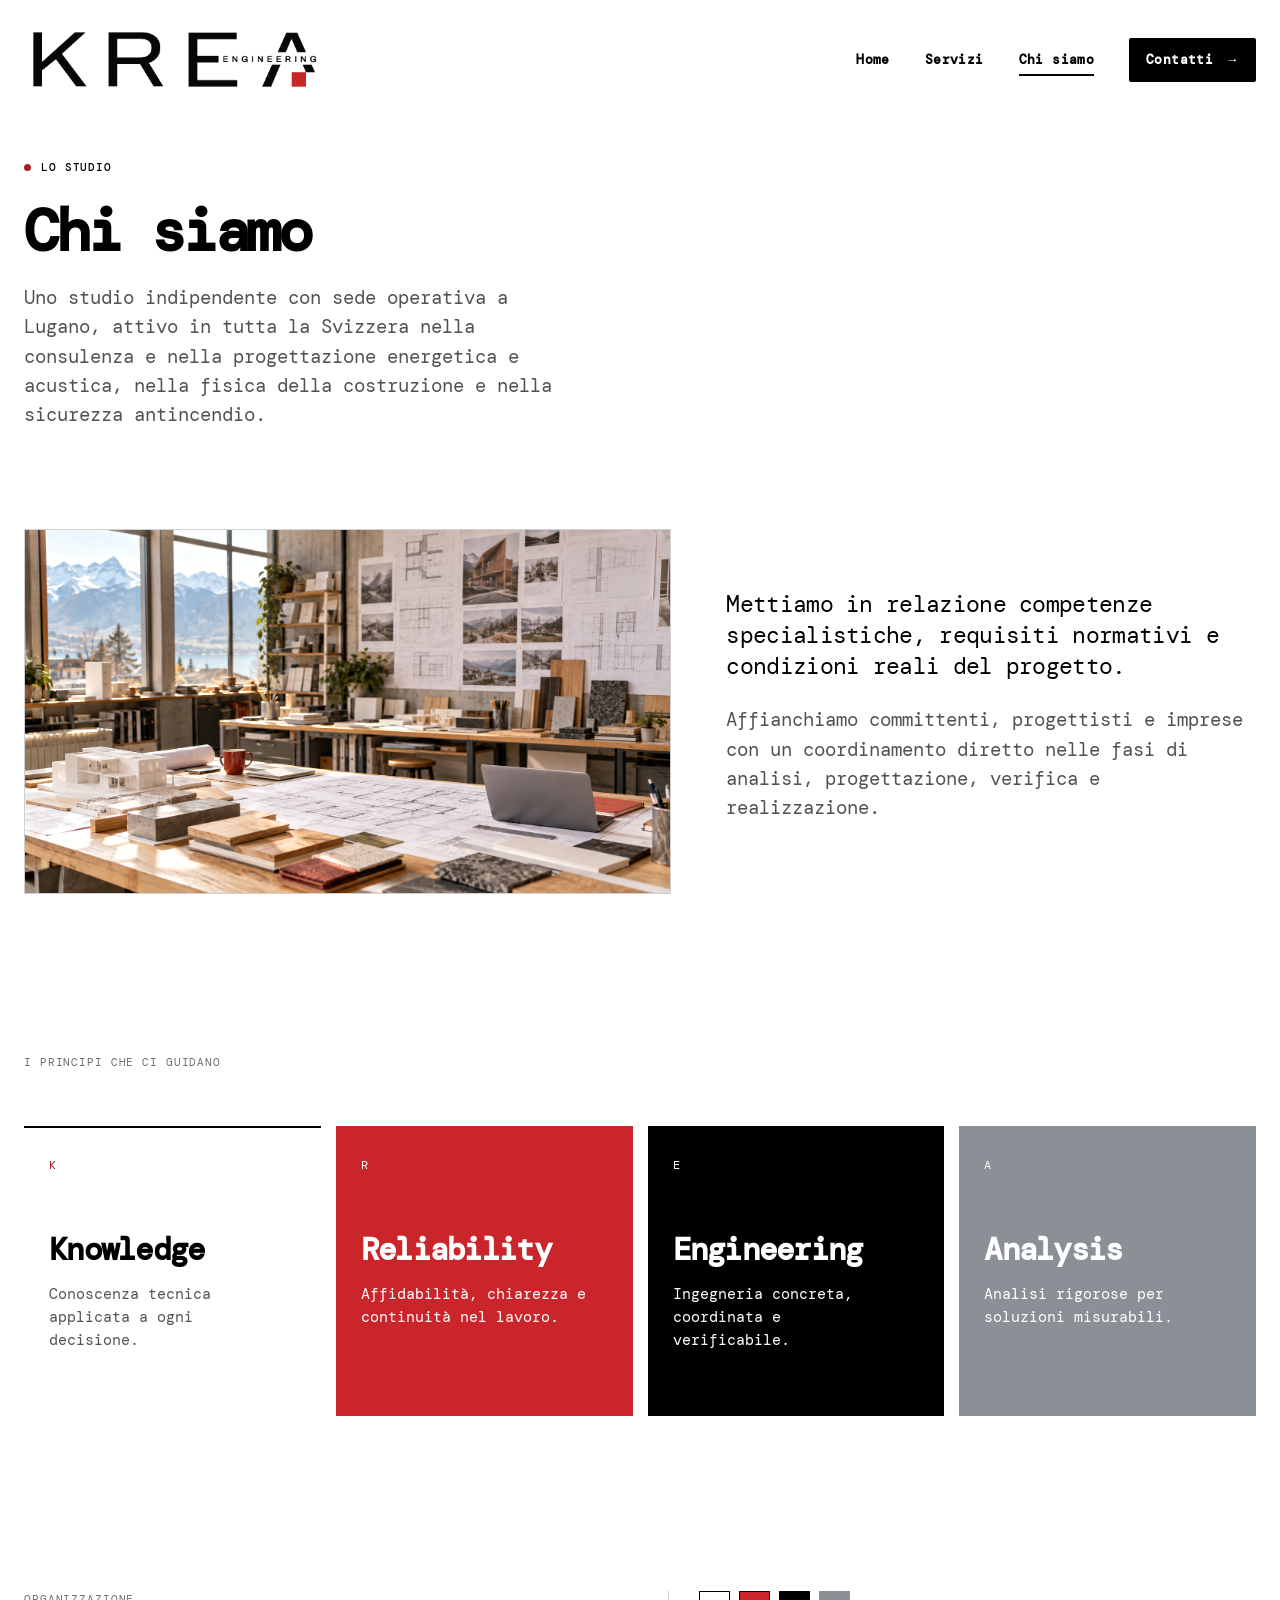
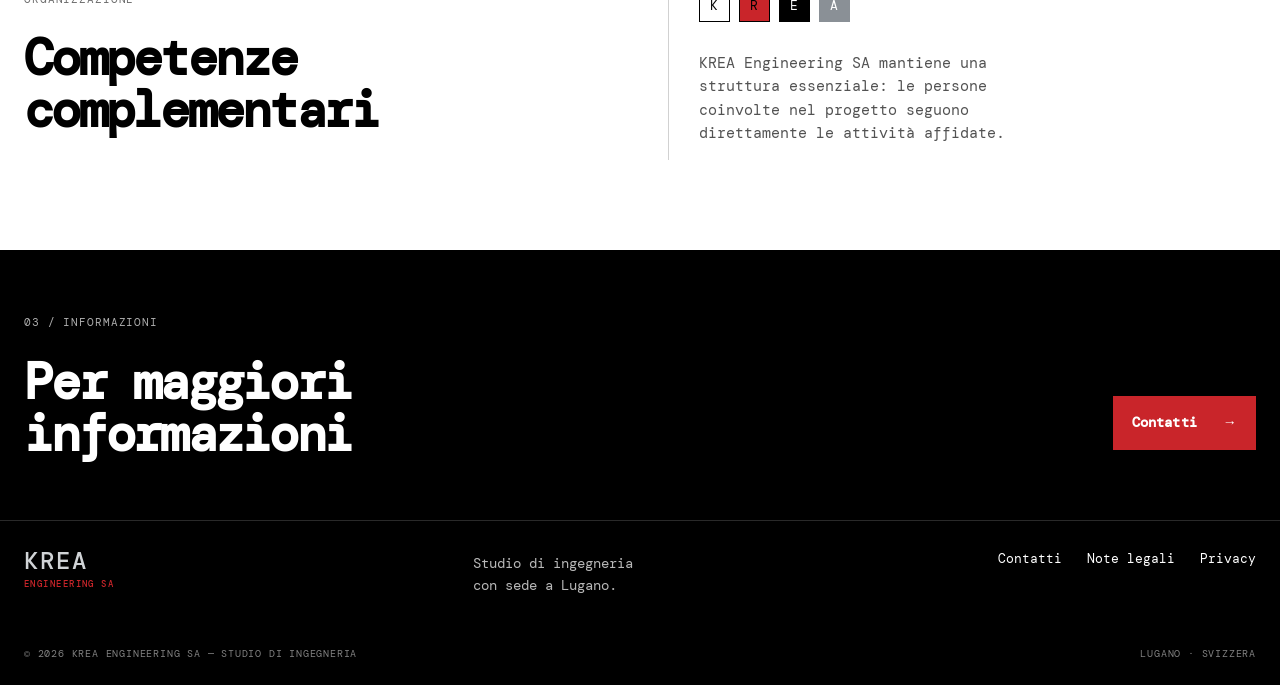
==== chi-siamo.html @ dc07b6ac "Aggiorna sito KREA" ====
<!doctype html>
<html lang="it-CH">
<head>
  <meta charset="utf-8">
  <meta name="viewport" content="width=device-width, initial-scale=1">
  <meta name="description" content="KREA Engineering SA è uno studio indipendente con sede operativa a Lugano e attività in tutta la Svizzera.">
  <meta name="theme-color" content="#000000">
  <link rel="icon" href="assets/favicon.svg?v=2" type="image/svg+xml">
  <title>Chi siamo — KREA Engineering SA</title>
  <link rel="stylesheet" href="assets/style.css?v=contact-mobile-2">
  <script src="assets/script.js" defer></script>
</head>
<body>
  <a class="skip-link" href="#contenuto">Vai al contenuto</a>
  <header class="site-header"><div class="container nav-wrap"><a class="brand brand-logo" href="index.html" aria-label="KREA Engineering SA, home"><img src="assets/krea-engineering.png" alt="KREA Engineering SA"></a><button class="menu-toggle" type="button" aria-expanded="false" aria-controls="main-nav"><span class="sr-only">Apri menu</span><span></span><span></span></button><nav id="main-nav" class="main-nav" aria-label="Navigazione principale"><a href="index.html" data-page="index">Home</a><a href="servizi.html" data-page="servizi">Servizi</a><a href="chi-siamo.html" data-page="chi-siamo">Chi siamo</a><a href="contatti.html" data-page="contatti" class="nav-cta">Contatti <span aria-hidden="true">→</span></a></nav></div></header>
  <main id="contenuto">
<section class="page-hero container"><div class="page-hero-copy reveal"><p class="eyebrow"><span class="eyebrow-dot"></span> Lo studio</p><h1>Chi siamo</h1><p class="hero-lede">Uno studio indipendente con sede operativa a Lugano, attivo in tutta la Svizzera nella consulenza e nella progettazione energetica e acustica, nella fisica della costruzione e nella sicurezza antincendio.</p></div></section>
    <section class="about-statement container"><div class="about-statement-media reveal"><img src="assets/about-collaboration-v3.png" alt="Studio di progettazione con disegni, materiali e modello architettonico"></div><div class="about-statement-copy reveal reveal-delay"><p class="lead">Mettiamo in relazione competenze specialistiche, requisiti normativi e condizioni reali del progetto.</p><p>Affianchiamo committenti, progettisti e imprese con un coordinamento diretto nelle fasi di analisi, progettazione, verifica e realizzazione.</p></div></section>
    <section class="values-section"><div class="container"><div class="section-kicker">I principi che ci guidano</div><div class="values-grid"><article class="value-card reveal"><span>K</span><h2>Knowledge</h2><p>Conoscenza tecnica applicata a ogni decisione.</p></article><article class="value-card reveal reveal-delay"><span>R</span><h2>Reliability</h2><p>Affidabilità, chiarezza e continuità nel lavoro.</p></article><article class="value-card reveal reveal-delay-2"><span>E</span><h2>Engineering</h2><p>Ingegneria concreta, coordinata e verificabile.</p></article><article class="value-card value-card-grey reveal reveal-delay-2"><span>A</span><h2>Analysis</h2><p>Analisi rigorose per soluzioni misurabili.</p></article></div></div></section>
    <section class="team-section container"><div class="team-copy reveal"><div class="section-kicker">Organizzazione</div><h2>Competenze<br>complementari</h2></div><div class="team-note reveal reveal-delay"><div class="team-symbol" aria-hidden="true"><span>K</span><span>R</span><span>E</span><span>A</span></div><p>KREA Engineering SA mantiene una struttura essenziale: le persone coinvolte nel progetto seguono direttamente le attività affidate.</p></div></section>
    <section class="contact-band"><div class="container contact-band-inner"><div class="reveal"><span class="section-kicker">03 / Informazioni</span><h2>Per maggiori<br><em>informazioni</em></h2></div><a class="button button-acid reveal reveal-delay" href="contatti.html">Contatti <span aria-hidden="true">→</span></a></div></section>
  </main>
  <footer class="site-footer"><div class="container footer-top"><a class="footer-wordmark" href="index.html">KREA <span>ENGINEERING SA</span></a><p>Studio di ingegneria<br>con sede a Lugano.</p><div class="footer-links"><a href="contatti.html">Contatti</a><a href="legale.html">Note legali</a><a href="legale.html#privacy">Privacy</a></div></div><div class="container footer-bottom"><span>© <span data-year></span> KREA Engineering SA — Studio di ingegneria</span><span>Lugano · Svizzera</span></div></footer>
</body>
</html>
---- assets/style.css ----
@import url('https://fonts.googleapis.com/css2?family=DM+Mono:wght@400;500&family=Manrope:wght@400;500;600;700;800&display=swap');

:root { --ink:#000; --ink-2:#000; --paper:#fff; --paper-2:#fff; --acid:#c9252a; --acid-2:#a91d22; --muted:rgba(0,0,0,.58); --line:rgba(0,0,0,.18); --white:#fff; --serif:Georgia, 'Times New Roman', serif; --sans:'Manrope', Arial, sans-serif; --mono:'DM Mono', monospace; }
* { box-sizing:border-box; }
html { scroll-behavior:smooth; }
body { margin:0; color:var(--ink); background:var(--paper); font-family:var(--sans); font-size:16px; line-height:1.55; -webkit-font-smoothing:antialiased; }
a { color:inherit; text-decoration:none; }
img { max-width:100%; }
.container { width:min(1160px, calc(100% - 64px)); margin:0 auto; }
.sr-only { position:absolute; width:1px; height:1px; padding:0; margin:-1px; overflow:hidden; clip:rect(0,0,0,0); white-space:nowrap; border:0; }
.skip-link { position:absolute; top:-50px; left:20px; z-index:100; background:var(--acid); padding:10px 14px; font-weight:700; }
.skip-link:focus { top:15px; }
.site-header { position:relative; z-index:10; padding:25px 0; }
.nav-wrap { display:flex; align-items:center; justify-content:space-between; }
.brand { display:inline-flex; gap:10px; align-items:center; font-size:20px; font-weight:800; letter-spacing:.16em; }
.brand-logo { width:252px; background:#fff; }
.brand-logo img { display:block; width:100%; height:auto; }
.brand-mark { width:28px; height:28px; display:grid; place-items:center; border:2px solid currentColor; border-radius:50%; transform:rotate(-28deg); }
.brand-mark span { width:9px; height:9px; background:var(--acid); display:block; border-radius:50%; }
.main-nav { display:flex; align-items:center; gap:35px; font-size:13px; font-weight:700; letter-spacing:.03em; }
.main-nav a { position:relative; padding:8px 0; }
.main-nav a:not(.nav-cta)::after { content:""; position:absolute; right:0; bottom:2px; left:0; height:2px; background:var(--ink); transform:scaleX(0); transform-origin:right; transition:transform .25s ease; }
.main-nav a:hover::after, .main-nav a.active::after { transform:scaleX(1); transform-origin:left; }
.main-nav .nav-cta { background:var(--ink); color:var(--paper); padding:12px 17px; border-radius:2px; transition:background .2s, color .2s, transform .2s; }
.main-nav .nav-cta:hover { background:var(--acid); color:var(--ink); transform:translateY(-2px); }
.menu-toggle { display:none; border:0; padding:8px; background:transparent; cursor:pointer; }
.menu-toggle > span:not(.sr-only) { width:25px; height:2px; background:var(--ink); display:block; margin:6px; }
.hero { min-height:650px; display:grid; grid-template-columns:1.02fr .98fr; align-items:center; gap:40px; padding-top:45px; padding-bottom:80px; }
.eyebrow, .section-kicker, .detail-label, .process-no, .page-index, .card-number, .footer-bottom, .legal-sidebar { font-family:var(--mono); text-transform:uppercase; letter-spacing:.08em; font-size:11px; }
.eyebrow { display:flex; align-items:center; gap:10px; font-weight:500; }
.eyebrow-dot { width:7px; height:7px; background:var(--acid-2); border-radius:50%; display:inline-block; }
h1,h2,h3,p { margin-top:0; }
h1,h2,h3 { line-height:1.04; letter-spacing:-.055em; }
h1 { font-size:clamp(4.5rem, 8.3vw, 8.4rem); margin:25px 0 28px; font-weight:800; }
h1 em, h2 em, .statement em { font-family:var(--serif); font-weight:400; letter-spacing:-.075em; }
.hero-lede { max-width:460px; color:rgba(0,0,0,.68); font-size:19px; line-height:1.55; }
.hero-actions { display:flex; gap:27px; align-items:center; margin-top:35px; }
.button { display:inline-flex; align-items:center; gap:22px; border:0; cursor:pointer; font-family:var(--sans); font-size:14px; font-weight:800; letter-spacing:.01em; padding:16px 19px; transition:transform .2s, background .2s, color .2s; }
.button:hover { transform:translateY(-3px); }
.button-dark { background:var(--ink); color:var(--paper); }
.button-dark:hover { background:var(--acid); color:var(--ink); }
.button-acid { background:var(--acid); color:var(--white); }
.button-acid:hover { background:var(--white); }
.text-link, .arrow-link { border-bottom:1px solid var(--ink); font-size:14px; font-weight:800; padding-bottom:5px; transition:gap .2s; }
.text-link { border:0; }
.text-link span, .arrow-link span { display:inline-block; margin-left:8px; transition:transform .2s; }
.text-link:hover span, .arrow-link:hover span { transform:translate(4px,-3px); }
.hero-visual { min-height:475px; position:relative; overflow:hidden; border-left:1px solid var(--line); border-bottom:1px solid var(--line); }
.project-grid-lines { position:absolute; inset:0; background-image:linear-gradient(to right, rgba(0,0,0,.11) 1px, transparent 1px), linear-gradient(to bottom, rgba(0,0,0,.11) 1px, transparent 1px); background-size:25% 25%; }
.project-grid-lines::after { content:""; position:absolute; inset:11% 8%; border:1px solid var(--ink); }
.project-stage { position:absolute; z-index:2; display:flex; flex-direction:column; gap:7px; font-family:var(--mono); text-transform:uppercase; font-size:10px; letter-spacing:.08em; background:var(--paper); padding:8px 10px; }
.project-stage span { color:var(--acid); font-size:13px; }.project-stage strong { font-weight:500; }
.stage-one { left:9%; bottom:19%; }.stage-two { left:33%; top:22%; }.stage-three { right:27%; bottom:28%; }.stage-four { right:7%; top:16%; }
.project-line { position:absolute; z-index:1; height:2px; background:var(--ink); transform-origin:left center; }.line-one { width:29%; left:18%; bottom:27%; transform:rotate(-25deg); }.line-two { width:28%; left:43%; bottom:37%; transform:rotate(26deg); }.line-three { width:26%; left:65%; bottom:48%; transform:rotate(-40deg); }
.project-visual::before { content:""; position:absolute; z-index:1; width:80px; height:80px; right:11%; bottom:10%; background:var(--acid); }
.visual-note { position:absolute; bottom:13px; right:16px; z-index:3; font-size:10px; font-family:var(--mono); text-transform:uppercase; letter-spacing:.08em; }
.status-dot { width:7px; height:7px; background:var(--acid); display:inline-block; border-radius:50%; margin-right:7px; }
.ticker { background:var(--ink); color:var(--paper); overflow:hidden; padding:21px 0; }
.ticker-track { display:flex; align-items:center; justify-content:space-around; gap:35px; min-width:max-content; font-family:var(--mono); font-size:12px; letter-spacing:.14em; }
.ticker i { color:var(--acid); font-style:normal; font-size:15px; }
.section { padding-top:140px; padding-bottom:140px; }
.section-kicker { color:var(--muted); }
.intro-grid { display:grid; grid-template-columns:1.06fr .94fr; gap:80px; margin-top:55px; }
h2 { font-size:clamp(3.2rem, 6vw, 6rem); margin-bottom:0; }
h2 span { font-family:var(--serif); font-weight:400; }
.intro-body { max-width:450px; padding-top:18px; }
.lead { font-size:23px; line-height:1.35; letter-spacing:-.03em; }
.intro-body > p:not(.lead) { color:rgba(0,0,0,.68); margin:26px 0 34px; }
.krea-acronym { color:var(--acid-2) !important; font-family:var(--mono); font-size:11px; letter-spacing:.04em; line-height:1.7; margin:0 0 28px !important; }
.services-preview { background:var(--paper-2); }
.section-heading { display:grid; grid-template-columns:1fr 1.45fr auto; gap:40px; align-items:end; margin-bottom:55px; }
.section-heading h2 { font-size:clamp(3rem, 5.5vw, 5.4rem); }
.section-heading .arrow-link { margin-bottom:7px; }
.service-cards { display:grid; grid-template-columns:repeat(3,1fr); gap:15px; }
.service-card { min-height:365px; padding:27px; position:relative; display:flex; flex-direction:column; transition:transform .25s, box-shadow .25s; }
.service-card:hover { transform:translateY(-7px); box-shadow:10px 10px 0 rgba(0,0,0,.12); }
.card-dark { background:var(--ink); color:var(--paper); }.card-acid { background:var(--acid); }.card-line { border:1px solid var(--ink); }
.card-number { opacity:.65; }.service-icon { margin:50px 0 22px; font-size:39px; line-height:1; }.icon-shield { transform:rotate(15deg); }.icon-bolt { font-size:50px; }.icon-grid { font-size:43px; }
.service-card h3 { font-size:27px; margin:0 0 14px; letter-spacing:-.06em; }.service-card p { max-width:245px; opacity:.72; margin-bottom:0; }.card-arrow { position:absolute; right:25px; bottom:24px; font-size:28px; }
.statement-section { position:relative; min-height:530px; display:flex; flex-direction:column; justify-content:center; }.statement-mark { position:absolute; top:85px; right:14%; font-size:100px; letter-spacing:-.3em; font-weight:800; transform:rotate(-13deg); opacity:.09; }.statement { font-size:clamp(3rem, 6.2vw, 6.6rem); font-weight:800; line-height:1.05; letter-spacing:-.07em; margin:0; }.statement-meta { margin-top:55px; display:flex; justify-content:space-between; font-family:var(--mono); text-transform:uppercase; font-size:11px; letter-spacing:.1em; color:var(--muted); }
.contact-band { background:var(--ink); color:var(--paper); padding:95px 0; }.contact-band-inner { display:flex; justify-content:space-between; align-items:end; gap:30px; }.contact-band .section-kicker { color:#9da8b5; }.contact-band h2 { font-size:clamp(3rem, 5.8vw, 6rem); margin-top:23px; }.contact-band .button { margin-bottom:10px; }
.site-footer { background:var(--ink); color:var(--paper); border-top:1px solid rgba(243,242,237,.16); padding:35px 0 24px; }.footer-top { display:grid; grid-template-columns:1.1fr 1fr 1fr; gap:40px; align-items:start; }.footer-wordmark { color:var(--white); font-weight:800; font-size:24px; letter-spacing:.12em; line-height:1; }.footer-wordmark span { display:block; color:var(--acid); font-family:var(--mono); font-size:9px; letter-spacing:.31em; margin-top:7px; }.footer-top p { color:#aab4be; margin:4px 0; font-size:14px; }.footer-links { display:flex; justify-content:flex-end; gap:25px; font-size:13px; }.footer-links a:hover { color:var(--acid); }.footer-bottom { color:#84909d; display:flex; justify-content:space-between; margin-top:80px; font-size:10px; }
.page-hero { display:flex; justify-content:space-between; align-items:end; min-height:460px; padding-top:55px; padding-bottom:85px; }.page-hero h1 { font-size:clamp(4rem, 8vw, 8rem); margin-bottom:20px; }.page-hero .hero-lede { max-width:550px; }.page-index { padding-bottom:13px; color:var(--muted); }.page-index span { color:var(--acid-2); margin:0 7px; }
.service-list { padding-bottom:120px; }.service-row { min-height:355px; border-top:1px solid var(--line); display:grid; grid-template-columns:70px 1fr 190px; gap:35px; padding:53px 0; }.service-row:last-child { border-bottom:1px solid var(--line); }.service-row-number { font-family:var(--mono); font-size:12px; color:var(--muted); }.service-row-main { max-width:720px; }.service-row h2 { font-size:clamp(3.2rem, 5.7vw, 5.7rem); margin:18px 0 22px; }.service-row-main > p:not(.eyebrow) { max-width:630px; color:#596571; font-size:17px; }.service-row-icon { justify-self:end; align-self:center; width:145px; height:145px; display:grid; place-items:center; border:1px solid var(--ink); border-radius:50%; font-size:60px; }.service-row:nth-child(3) .service-row-icon { background:var(--acid); border-color:var(--acid); }.service-row:nth-child(6) .service-row-icon { background:var(--ink); color:var(--paper); }.icon-wave { font-family:var(--mono); font-size:27px; letter-spacing:-.18em; }.icon-bim { font-family:var(--mono); font-size:20px; letter-spacing:.08em; }.icon-signal { font-family:var(--serif); font-size:55px; }.tag-list { display:flex; flex-wrap:wrap; gap:8px; margin-top:25px; }.tag-list span { font-size:11px; border:1px solid var(--line); padding:6px 9px; color:#52606c; }
.process-section { background:var(--paper-2); padding:90px 0 100px; }.process-grid { display:grid; grid-template-columns:repeat(3,1fr); gap:60px; margin-top:55px; }.process-grid h3 { font-size:31px; margin:26px 0 12px; }.process-grid p { color:#596571; max-width:230px; }.process-no { color:var(--acid-2); }
.about-statement { display:grid; grid-template-columns:.85fr 1.15fr; gap:100px; padding:40px 0 150px; }.about-statement-mark { font-size:clamp(4rem, 8vw, 8rem); line-height:.76; font-weight:800; letter-spacing:-.12em; }.about-statement-mark span { font-size:.23em; letter-spacing:.06em; margin-left:9px; color:var(--muted); }.about-statement-copy { max-width:630px; padding-top:8px; }.about-statement-copy p:not(.lead) { color:#596571; max-width:560px; }.values-section { background:var(--paper-2); padding:95px 0 120px; }.values-grid { display:grid; grid-template-columns:repeat(3,1fr); gap:15px; margin-top:55px; }.value-card { min-height:290px; padding:25px; border-top:2px solid var(--ink); }.value-card > span { font-family:var(--mono); color:var(--acid-2); font-size:12px; }.value-card h2 { font-size:38px; margin:58px 0 16px; }.value-card p { color:#596571; max-width:230px; }.team-section { display:grid; grid-template-columns:1fr 1fr; gap:100px; padding-top:145px; padding-bottom:145px; }.team-copy h2 { font-size:clamp(3.2rem, 5.5vw, 5.5rem); margin-top:24px; }.team-note { align-self:end; padding-left:30px; border-left:1px solid var(--line); }.team-note p { max-width:330px; color:#596571; }.team-symbol { display:flex; gap:9px; margin-bottom:30px; }.team-symbol span { width:31px; height:31px; border:1px solid var(--ink); display:grid; place-items:center; font-family:var(--mono); font-size:13px; }.team-symbol span:nth-child(2) { background:var(--acid); }.team-symbol span:nth-child(3) { background:var(--ink); color:var(--paper); }
.contact-layout { display:grid; grid-template-columns:.85fr 1.15fr; gap:130px; padding-bottom:145px; }.contact-details { padding-top:12px; }.contact-detail { padding:0 0 29px; margin-bottom:27px; border-bottom:1px solid var(--line); }.detail-label { display:block; color:var(--muted); margin-bottom:10px; }.contact-detail a { font-size:23px; letter-spacing:-.04em; font-weight:700; border-bottom:1px solid transparent; }.contact-detail a:hover { border-color:var(--ink); }.contact-detail p { font-size:19px; margin:0; }.muted { color:var(--muted); font-size:15px; }.contact-social { display:flex; justify-content:space-between; align-items:center; }.contact-social .detail-label { margin:0; }.contact-social a { font-size:14px; font-weight:700; }.form-intro { font-size:24px; letter-spacing:-.03em; margin-bottom:32px; }.contact-form { display:grid; grid-template-columns:1fr 1fr; column-gap:15px; }.contact-form label { font-family:var(--mono); text-transform:uppercase; letter-spacing:.08em; font-size:11px; margin-bottom:8px; }.contact-form label:nth-of-type(3) { grid-column:1/-1; }.contact-form input, .contact-form textarea { grid-column:auto; width:100%; border:0; border-bottom:1px solid var(--ink); background:transparent; border-radius:0; padding:12px 0; margin-bottom:27px; font:inherit; color:var(--ink); outline:0; }.contact-form textarea { grid-column:1/-1; resize:vertical; }.contact-form input:focus, .contact-form textarea:focus { border-bottom:2px solid var(--acid-2); }.contact-form .button { grid-column:1/-1; justify-self:start; margin-top:10px; }.form-note { grid-column:1/-1; color:var(--muted); font-size:12px; margin:20px 0 0; }.location-strip { background:var(--acid); padding:43px 0; }.location-inner { display:flex; align-items:center; gap:23px; }.location-pin { width:37px; height:37px; display:grid; place-items:center; border:1px solid var(--ink); border-radius:50%; font-family:var(--mono); }.location-inner p { font-size:21px; line-height:1.2; margin:0; font-weight:700; letter-spacing:-.04em; }.location-inner p span { font-family:var(--serif); font-weight:400; }.location-coordinate { margin-left:auto; text-align:right; font-family:var(--mono); font-size:11px; line-height:1.6; }
.legal-content { display:grid; grid-template-columns:230px 1fr; gap:100px; padding-bottom:150px; }.legal-sidebar { display:flex; flex-direction:column; gap:18px; color:var(--muted); padding-top:5px; }.legal-sidebar .section-kicker { margin-bottom:8px; }.legal-sidebar a { font-family:var(--sans); font-size:14px; text-transform:none; letter-spacing:0; color:var(--ink); }.legal-sidebar a:hover { color:var(--acid-2); }.legal-copy { max-width:680px; }.legal-copy article { border-top:1px solid var(--line); padding:42px 0 55px; }.legal-copy article:first-child { padding-top:0; border-top:0; }.legal-copy h2 { font-size:38px; margin:20px 0 22px; }.legal-copy p { color:#596571; }.legal-copy a { text-decoration:underline; text-underline-offset:3px; color:var(--ink); }.legal-placeholder { padding:15px 17px; border-left:3px solid var(--acid-2); background:rgba(201,37,42,.10); font-size:14px; }
.reveal { opacity:0; transform:translateY(18px); transition:opacity .7s ease, transform .7s ease; }.reveal.is-visible { opacity:1; transform:none; }.reveal-delay { transition-delay:.12s; }.reveal-delay-2 { transition-delay:.22s; }
@media (max-width: 850px) { .container { width:min(100% - 40px, 680px); }.site-header { padding:19px 0; }.brand-logo { width:210px; }.menu-toggle { display:block; }.main-nav { position:absolute; display:none; top:72px; right:20px; left:20px; padding:18px; flex-direction:column; align-items:stretch; gap:8px; background:var(--paper); border:1px solid var(--line); box-shadow:7px 7px 0 var(--ink); }.main-nav.open { display:flex; }.main-nav a { padding:13px 8px; }.main-nav .nav-cta { text-align:center; margin-top:6px; }.hero { min-height:0; grid-template-columns:1fr; padding-top:64px; padding-bottom:80px; }.hero h1 { font-size:clamp(4rem, 18vw, 7rem); }.hero-visual { min-height:390px; margin-top:10px; }.intro-grid, .section-heading, .about-statement, .team-section, .contact-layout { grid-template-columns:1fr; gap:45px; }.section { padding-top:90px; padding-bottom:90px; }.section-heading { align-items:start; margin-bottom:38px; }.section-heading .arrow-link { justify-self:start; }.service-cards, .values-grid, .process-grid { grid-template-columns:1fr; }.service-card { min-height:320px; }.statement-section { min-height:430px; }.statement-mark { right:5%; }.contact-band { padding:75px 0; }.contact-band-inner { align-items:start; flex-direction:column; }.contact-band .button { margin:0; }.footer-top { grid-template-columns:1fr 1fr; }.footer-links { justify-content:start; flex-wrap:wrap; }.footer-bottom { gap:16px; flex-direction:column; margin-top:55px; }.page-hero { min-height:390px; align-items:start; flex-direction:column; justify-content:end; gap:35px; }.page-hero h1 { font-size:clamp(3.8rem, 15vw, 6.5rem); }.page-index { padding:0; }.service-row { grid-template-columns:45px 1fr; gap:15px; }.service-row-icon { grid-column:2; justify-self:start; width:92px; height:92px; font-size:38px; margin-top:8px; }.service-row h2 { font-size:clamp(3rem, 13vw, 5rem); }.service-list { padding-bottom:80px; }.process-grid { gap:30px; margin-top:40px; }.process-grid > div { border-top:1px solid var(--line); padding-top:20px; }.about-statement { padding-bottom:90px; }.about-statement-mark { font-size:clamp(4rem, 18vw, 7rem); }.team-section { padding-top:90px; padding-bottom:90px; }.team-note { padding-left:0; border-left:0; border-top:1px solid var(--line); padding-top:30px; }.contact-layout { padding-bottom:90px; gap:70px; }.contact-form { grid-template-columns:1fr; }.contact-form label, .contact-form input, .contact-form textarea { grid-column:1/-1; }.legal-content { grid-template-columns:1fr; gap:45px; padding-bottom:90px; }.legal-sidebar { border-bottom:1px solid var(--line); padding-bottom:28px; }.location-coordinate { display:none; } }
@media (prefers-reduced-motion: reduce) { html { scroll-behavior:auto; }.reveal { opacity:1; transform:none; transition:none; }.button, .service-card { transition:none; } }

/* KREA palette: rendered colors are limited to black, white and red. */
.hero-lede, .intro-body > p:not(.lead), .service-row-main > p:not(.eyebrow), .process-grid p, .about-statement-copy p:not(.lead), .value-card p, .team-note p, .legal-copy p { color:rgba(0,0,0,.68); }
.tag-list span { color:rgba(0,0,0,.62); }
.contact-band .section-kicker { color:rgba(255,255,255,.68); }
.site-footer { border-top-color:rgba(255,255,255,.16); }
.footer-top p { color:rgba(255,255,255,.72); }
.footer-bottom { color:rgba(255,255,255,.5); }
.legal-placeholder { background:rgba(201,37,42,.10); }
.project-visual { background:#fff; }
.project-grid-lines { background-image:linear-gradient(to right, rgba(0,0,0,.11) 1px, transparent 1px), linear-gradient(to bottom, rgba(0,0,0,.11) 1px, transparent 1px); }
.krea-acronym { color:var(--acid-2) !important; }
@media (max-width: 850px) { .project-visual { min-height:390px; border-left:0; } .project-stage { font-size:9px; } .project-visual::before { width:58px; height:58px; } }

/* Final responsive and interaction refinements. */
html, body { max-width:100%; overflow-x:hidden; }
.hero, .page-hero { overflow:hidden; }
h1 { font-size:clamp(3.2rem, 6.5vw, 6.2rem); }
h2 { font-size:clamp(2.5rem, 4.6vw, 4.6rem); }
.hero h1 { font-size:clamp(3.2rem, 6.5vw, 6.2rem); }
.page-hero h1 { font-size:clamp(3rem, 6.2vw, 6rem); }
.section-heading h2 { font-size:clamp(2.6rem, 4.3vw, 4.4rem); }
.service-row h2 { font-size:clamp(2.5rem, 4.6vw, 4.6rem); }
.contact-band h2 { font-size:clamp(2.4rem, 4.6vw, 4.8rem); }
.team-copy h2 { font-size:clamp(2.6rem, 4.6vw, 4.8rem); }
.service-card h3 { font-size:clamp(1.45rem, 2.3vw, 1.75rem); }
.value-card h2, .legal-copy h2 { font-size:clamp(1.75rem, 3vw, 2.45rem); }
.statement { font-size:clamp(2.5rem, 4.8vw, 5rem); }
.about-statement-mark { font-size:clamp(3.5rem, 6.2vw, 6.5rem); }
.hero-image { position:relative; min-height:475px; background:#000; overflow:hidden; }
.hero-image img { display:block; width:100%; height:100%; min-height:475px; object-fit:cover; object-position:center; filter:contrast(1.04) saturate(.8); }
.hero-image::after { content:""; position:absolute; inset:0; background:linear-gradient(180deg, transparent 58%, rgba(0,0,0,.5)); pointer-events:none; }
.hero-image .visual-note { z-index:2; color:#fff; }
.service-row-media { justify-self:end; align-self:center; width:190px; height:145px; overflow:hidden; border:1px solid var(--ink); background:#000; }
.service-row-media img { display:block; width:100%; height:100%; object-fit:cover; filter:contrast(1.04) saturate(.78); }
.card-acid { color:var(--white); }
.card-acid p { color:var(--white); opacity:.88; }
.button-acid:hover, .main-nav .nav-cta:hover { background:var(--acid); color:var(--white); }
.button-dark:hover { background:var(--acid); color:var(--white); }
@media (max-width: 850px) {
  h1, .hero h1 { font-size:clamp(2.65rem, 11vw, 4.6rem); }
  h2 { font-size:clamp(2.2rem, 9vw, 3.8rem); }
  .page-hero h1 { font-size:clamp(2.8rem, 11vw, 4.8rem); }
  .section-heading h2, .service-row h2, .team-copy h2, .contact-band h2 { font-size:clamp(2.2rem, 9vw, 3.7rem); }
  .statement { font-size:clamp(2.2rem, 9vw, 3.7rem); }
  .hero-image, .hero-image img { min-height:390px; }
  .service-row-media { grid-column:2; justify-self:start; width:100%; max-width:330px; height:140px; margin-top:8px; }
}

/* 2026 content and responsive refinements */
:root { --grey:#8a9096; --display:'Manrope', Arial, Helvetica, sans-serif; --sans:'DM Mono', monospace; }
body { font-family:var(--sans); font-size:15px; }
h1, h2, h3 { font-family:var(--display); }
h1 em, h2 em, .statement em { font-family:var(--display); font-style:normal; font-weight:700; letter-spacing:-.055em; }
.main-nav, .button, .footer-wordmark, .footer-top p, .contact-detail a, .form-intro, .location-inner p { font-family:var(--sans); }
.hero-lede, .intro-body > p:not(.lead), .service-row-main > p:not(.eyebrow), .about-statement-copy p:not(.lead), .value-card p, .team-note p, .legal-copy p, .footer-top p { font-family:var(--sans); }
.footer-wordmark { font-weight:500; letter-spacing:.08em; }
.footer-wordmark span { font-family:var(--sans); letter-spacing:.16em; }
.hero-image img { filter:contrast(1.03) saturate(.96) sepia(.06); }
.service-row-media img { filter:contrast(1.03) saturate(.96) sepia(.05); }
.service-cards { grid-template-columns:repeat(4, 1fr); }
.card-grey { background:var(--grey); color:#fff; }
.card-grey p { color:#fff; opacity:.88; }
.card-grey .card-number { opacity:.8; }
.about-statement { grid-template-columns:1.1fr .9fr; align-items:center; }
.about-statement-media { min-height:360px; overflow:hidden; border:1px solid var(--line); }
.about-statement-media img { display:block; width:100%; height:100%; min-height:360px; object-fit:cover; filter:contrast(1.03) saturate(.94) sepia(.04); }
.values-grid { grid-template-columns:repeat(4, 1fr); }
.values-grid .value-card:nth-child(2) { background:var(--acid); color:#fff; border-top-color:var(--acid); }
.values-grid .value-card:nth-child(2) > span, .values-grid .value-card:nth-child(2) p { color:#fff; }
.values-grid .value-card:nth-child(3) { background:var(--ink); color:#fff; border-top-color:var(--ink); }
.values-grid .value-card:nth-child(3) > span, .values-grid .value-card:nth-child(3) p { color:#fff; }
.value-card-grey { background:var(--grey); color:#fff; border-top-color:var(--grey); }
.value-card-grey > span, .value-card-grey p { color:#fff; }
.team-symbol span:nth-child(4) { background:var(--grey); color:#fff; border-color:var(--grey); }
.button span[aria-hidden="true"], .text-link span, .arrow-link span, .card-arrow, .main-nav .nav-cta span { font-family:Arial, sans-serif; font-weight:700; font-variant-ligatures:none; }
.button span[aria-hidden="true"], .main-nav .nav-cta span { margin-left:4px; }
.card-arrow { font-size:25px; }
.page-hero { overflow:visible; }
.page-index { display:none; }
.location-coordinate { display:none; }
@media (max-width: 980px) {
  .service-cards { grid-template-columns:repeat(2, 1fr); }
  .values-grid { grid-template-columns:repeat(2, 1fr); }
}
@media (max-width: 850px) {
  .service-cards, .values-grid { grid-template-columns:1fr; }
  .about-statement { grid-template-columns:1fr; }
  .about-statement-media, .about-statement-media img { min-height:250px; }
  .button { gap:12px; }
  .main-nav .nav-cta span { display:inline-block; }
}

/* Type scale and logo watermark */
h1, h2, h3, h1 em, h2 em, .statement em, .service-card h3, .value-card h2, .legal-copy h2 {
  font-family:var(--sans);
  font-style:normal;
  font-weight:700;
}
h1 { font-size:clamp(2.7rem, 5.4vw, 5.2rem); }
h2 { font-size:clamp(2.15rem, 3.9vw, 3.9rem); }
.hero h1 { font-size:clamp(2.7rem, 5.4vw, 5.2rem); }
.page-hero h1 { font-size:clamp(2.55rem, 5.1vw, 4.9rem); }
.section-heading h2, .service-row h2, .team-copy h2 { font-size:clamp(2.15rem, 3.9vw, 3.9rem); }
.contact-band h2 { font-size:clamp(2.1rem, 3.9vw, 4rem); }
.service-card h3 { font-size:clamp(1.25rem, 2vw, 1.55rem); }
.value-card h2, .legal-copy h2 { font-size:clamp(1.55rem, 2.45vw, 2.05rem); }
.statement { font-size:clamp(2.2rem, 4.2vw, 4.4rem); }
.statement-section::after {
  content:"";
  position:absolute;
  right:0;
  bottom:12px;
  left:0;
  height:180px;
  background:url("krea-watermark.png") center / min(780px, 82vw) auto no-repeat;
  opacity:.44;
  pointer-events:none;
  z-index:0;
}
.statement-section > * { position:relative; z-index:1; }
@media (max-width:850px) {
  h1, .hero h1 { font-size:clamp(2.2rem, 9vw, 3.7rem); }
  h2 { font-size:clamp(1.9rem, 8vw, 3.1rem); }
  .page-hero h1 { font-size:clamp(2.2rem, 9vw, 3.8rem); }
  .section-heading h2, .service-row h2, .team-copy h2, .contact-band h2 { font-size:clamp(1.9rem, 8vw, 3.1rem); }
  .statement { font-size:clamp(1.95rem, 8vw, 3.1rem); }
}

/* Compact layout and service media refinements */
.container { width:min(1240px, calc(100% - 48px)); }
.brand-logo { width:302px; }
.hero { gap:28px; }
.intro-grid { gap:50px; }
.section-heading { gap:28px; }
.about-statement { gap:55px; }
.team-section { gap:55px; }
.contact-layout { grid-template-columns:.84fr 1.16fr; gap:78px; }
.legal-content { gap:58px; }
.service-row { grid-template-columns:58px 1fr 300px; gap:24px; }
.service-row-media { width:300px; height:205px; border:0; }
.service-row h2 { font-size:clamp(2rem, 3.4vw, 3.45rem); }
.service-row-media img { border:0; }
.location-strip { padding:21px 0; }
.location-inner p { font-size:18px; }
.contact-form-wrap { padding-left:24px; }
.contact-details .contact-detail { min-height:126px; margin-bottom:0; padding-bottom:24px; }
.contact-form { grid-template-rows:126px 126px 48px 80px auto; }
.contact-form input { margin-bottom:0; align-self:end; }
.contact-form textarea { margin-bottom:0; align-self:start; height:80px; }
.contact-form .button { align-self:start; margin-top:22px; }
@media (max-width:980px) {
  .brand-logo { width:272px; }
  .service-row { grid-template-columns:48px 1fr 260px; }
  .service-row-media { width:260px; }
  .contact-layout { gap:54px; }
}
@media (max-width:850px) {
  .container { width:min(100% - 40px, 680px); }
  .brand-logo { width:252px; }
  .service-row { grid-template-columns:45px 1fr; }
  .service-row-media { width:100%; max-width:380px; height:190px; border:0; }
  .contact-layout { gap:48px; }
  .contact-form-wrap { padding-left:0; }
  .contact-form { grid-template-rows:auto; }
  .contact-form input, .contact-form textarea { height:auto; margin-bottom:27px; }
  .contact-form .button { margin-top:10px; }
}

/* Final visual scale and spacing pass */
h1, .hero h1, .page-hero h1 { font-size:clamp(2.35rem, 4.6vw, 4.6rem); }
.service-row h2 { font-size:clamp(1.9rem, 3vw, 3.15rem); }
.intro-grid h2, .intro-grid h2 span { font-family:var(--sans); font-style:normal; font-weight:700; }
.section-heading h2, .section-heading h2 span { font-family:var(--sans); font-style:normal; font-weight:700; }
.statement { font-size:clamp(2.1rem, 4vw, 4.2rem); }
.intro-body > p.lead,
.intro-body > p:not(.lead):not(.krea-acronym) {
  font-size:19px;
  line-height:1.55;
}
.about-statement-copy p:not(.lead) { font-size:19px; line-height:1.55; }
.krea-acronym { white-space:nowrap; font-size:clamp(8px, 1.2vw, 11px); letter-spacing:0; }
.footer-wordmark, .statement-meta > span:first-child { color:#d0d3d6; }
.service-row { grid-template-columns:58px 1fr 390px; }
.service-row-media { width:390px; height:240px; }
.contact-layout { align-items:start; }
.contact-details { padding-top:0; }
main > section { background-image:none; }
.statement-section::after { display:none; }
.hero, .page-hero { width:min(1240px, calc(100% - 48px)); }
.hero { min-height:460px; padding-top:40px; padding-bottom:55px; }
.hero-visual, .hero-image { min-height:475px; }
.section { padding-top:90px; padding-bottom:90px; }
.page-hero { min-height:380px; padding-top:40px; padding-bottom:55px; }
.statement-section { min-height:420px; }
.service-list { padding-bottom:80px; }
.about-statement { padding-top:25px; padding-bottom:90px; }
.values-section { padding-top:70px; padding-bottom:85px; }
.team-section { padding-top:90px; padding-bottom:90px; }
.contact-layout { padding-bottom:90px; }
.contact-band { padding-top:60px; padding-bottom:60px; }
.site-footer { padding-top:28px; }
.footer-bottom { margin-top:45px; }
@media (max-width:980px) {
  .service-row { grid-template-columns:48px 1fr 320px; }
  .service-row-media { width:320px; height:220px; }
}
@media (max-width:850px) {
  h1, .hero h1, .page-hero h1 { font-size:clamp(2.1rem, 8vw, 3.4rem); }
  .service-row h2 { font-size:clamp(1.8rem, 7vw, 2.7rem); }
  .service-row { grid-template-columns:45px 1fr; }
  .service-row-media { width:100%; max-width:380px; height:190px; }
  .section { padding-top:65px; padding-bottom:65px; }
  .page-hero { min-height:300px; padding-top:25px; padding-bottom:35px; }
  .statement-section { min-height:360px; }
  .hero, .page-hero { width:min(100% - 40px, 680px); }
  .hero { min-height:0; padding-top:25px; padding-bottom:55px; }
}

/* Contact form: single fluid column on phones */
@media (max-width:850px) {
  .contact-layout {
    grid-template-columns:minmax(0, 1fr);
    gap:48px;
    width:min(100% - 40px, 680px);
    padding-bottom:65px;
  }
  .contact-details,
  .contact-form-wrap,
  .contact-form { width:100%; min-width:0; }
  .contact-form-wrap { padding-left:0; }
  .contact-form { grid-template-columns:minmax(0, 1fr); grid-template-rows:auto; }
  .contact-form label,
  .contact-form input,
  .contact-form textarea,
  .contact-form .button { grid-column:1; max-width:100%; }
  .contact-form input,
  .contact-form textarea { width:100%; min-width:0; margin-bottom:24px; }
  .contact-form textarea { min-height:130px; height:auto; }
  .contact-form .button { margin-top:8px; }
  .contact-detail a,
  .contact-detail p { overflow-wrap:anywhere; }
}

/* Keep the contact information and form strictly vertical on phones. */
.contact-layout { grid-template-columns:1fr; }
@media (min-width:851px) {
  .contact-layout { grid-template-columns:.84fr 1.16fr; }
}
@media (max-width:850px) {
  .contact-layout { display:flex; flex-direction:column; align-items:stretch; }
  .contact-details, .contact-form-wrap { flex:0 0 auto; width:100%; }
  .contact-form { display:flex; flex-direction:column; width:100%; }
  .contact-form label, .contact-form input, .contact-form textarea, .contact-form .button { width:100%; max-width:none; }
  .contact-form input, .contact-form textarea { box-sizing:border-box; }
  .contact-form .button { width:max-content; }
}
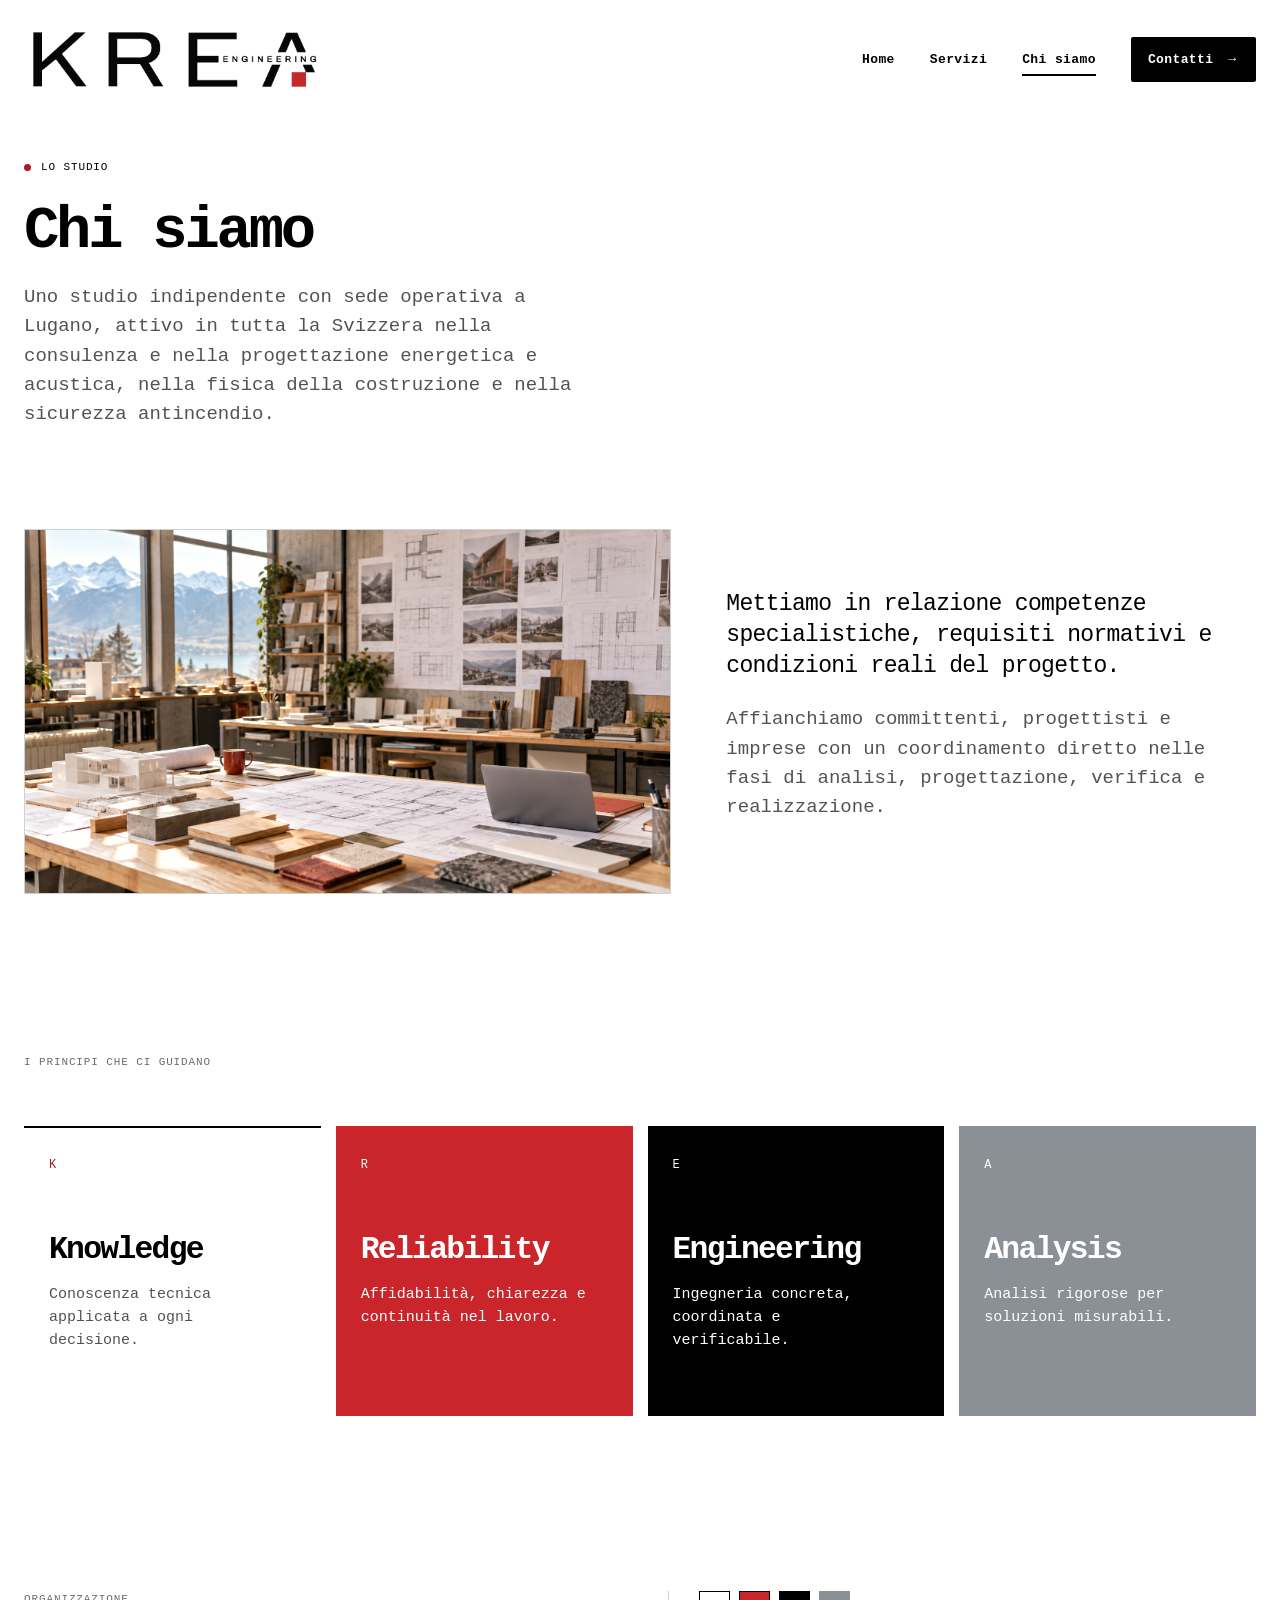
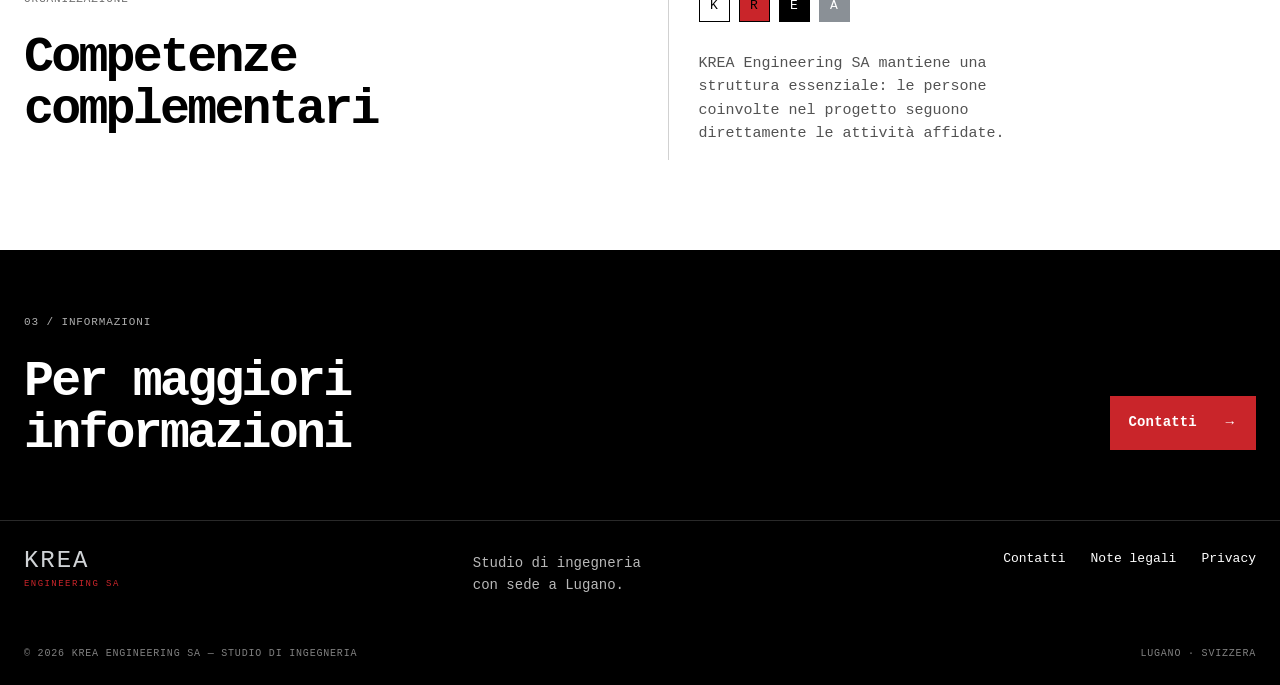
==== commit 14647973: "Aggiorna sito KREA" ====
--- a/chi-siamo.html
+++ b/chi-siamo.html
@@ -7,7 +7,7 @@
   <meta name="theme-color" content="#000000">
   <link rel="icon" href="assets/favicon.svg?v=2" type="image/svg+xml">
   <title>Chi siamo — KREA Engineering SA</title>
-  <link rel="stylesheet" href="assets/style.css?v=contact-mobile-2">
+  <link rel="stylesheet" href="assets/style.css?v=courier-new-1">
   <script src="assets/script.js" defer></script>
 </head>
 <body>
--- a/assets/style.css
+++ b/assets/style.css
@@ -346,3 +346,11 @@
   .contact-form input, .contact-form textarea { box-sizing:border-box; }
   .contact-form .button { width:max-content; }
 }
+
+/* Shared document-friendly typeface */
+:root {
+  --sans:'Courier New', Courier, monospace;
+  --mono:'Courier New', Courier, monospace;
+  --display:'Courier New', Courier, monospace;
+  --serif:'Courier New', Courier, monospace;
+}
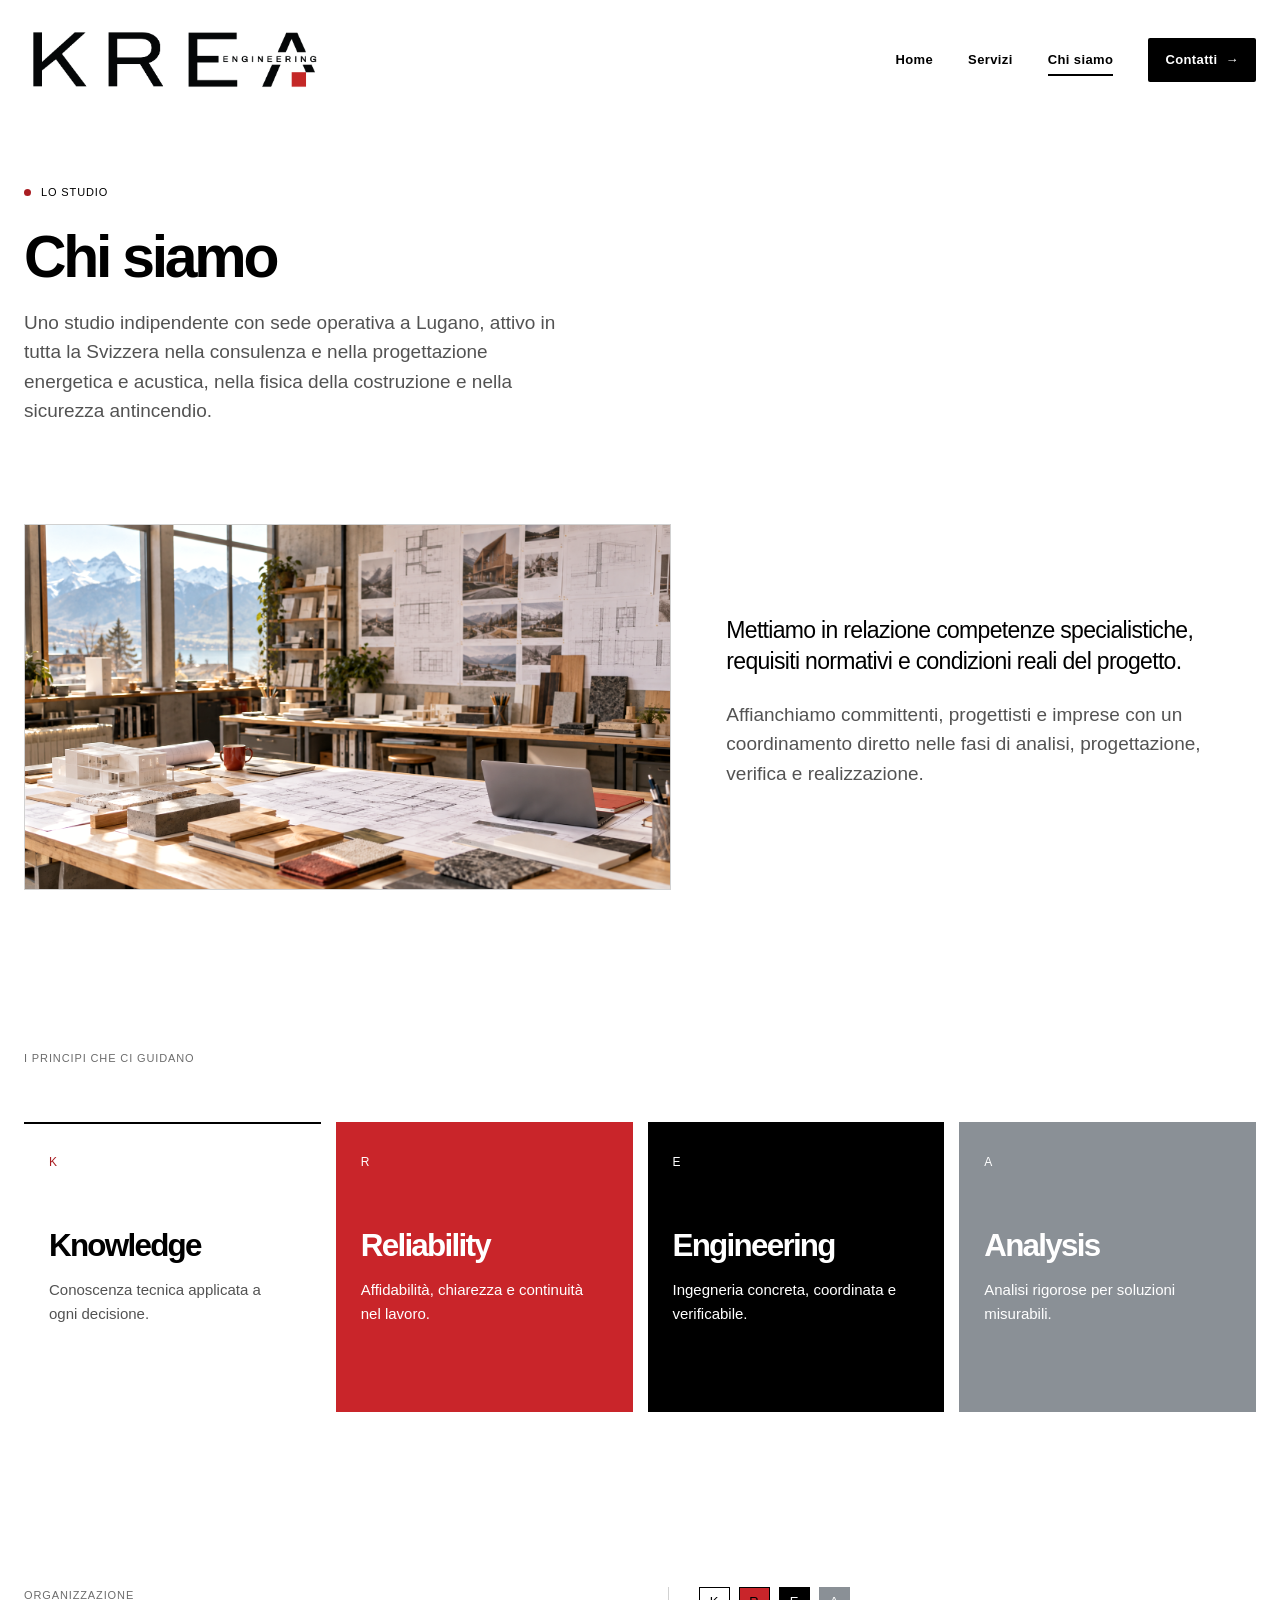
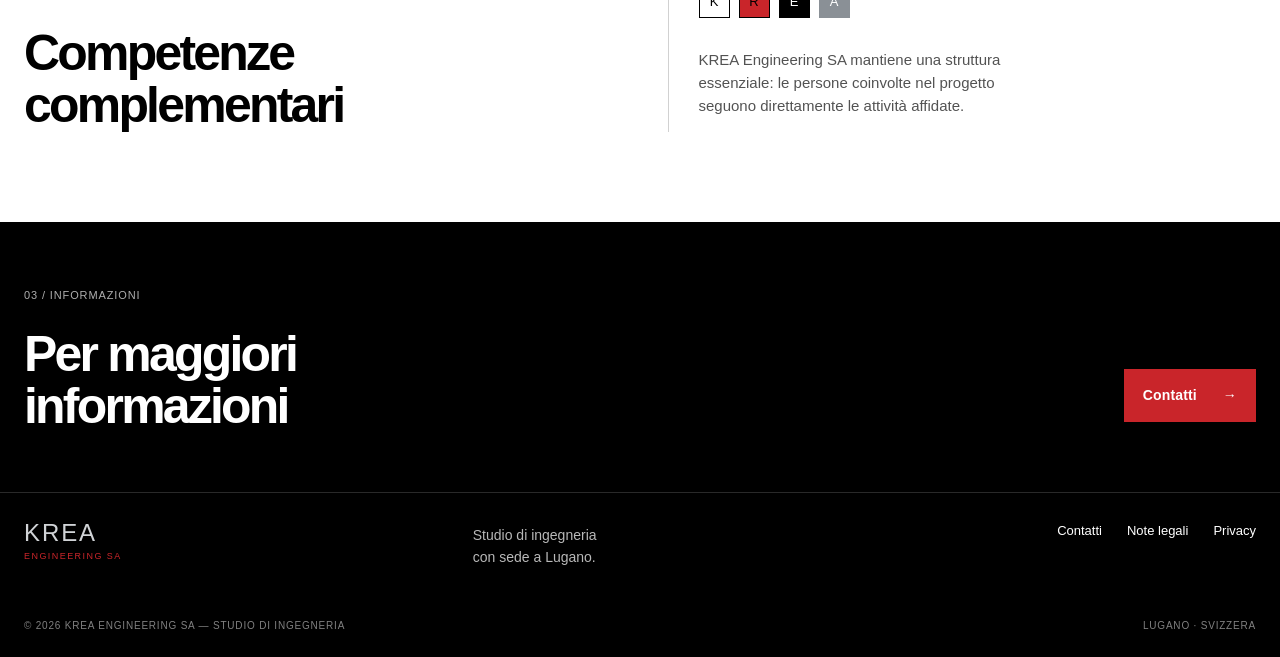
==== commit f2e2dafb: "Aggiorna sito KREA" ====
--- a/chi-siamo.html
+++ b/chi-siamo.html
@@ -7,7 +7,7 @@
   <meta name="theme-color" content="#000000">
   <link rel="icon" href="assets/favicon.svg?v=2" type="image/svg+xml">
   <title>Chi siamo — KREA Engineering SA</title>
-  <link rel="stylesheet" href="assets/style.css?v=courier-new-1">
+  <link rel="stylesheet" href="assets/style.css?v=aptos-1">
   <script src="assets/script.js" defer></script>
 </head>
 <body>
--- a/assets/style.css
+++ b/assets/style.css
@@ -349,8 +349,8 @@
 
 /* Shared document-friendly typeface */
 :root {
-  --sans:'Courier New', Courier, monospace;
-  --mono:'Courier New', Courier, monospace;
-  --display:'Courier New', Courier, monospace;
-  --serif:'Courier New', Courier, monospace;
-}
+  --sans:'Aptos', Arial, sans-serif;
+  --mono:'Aptos', Arial, sans-serif;
+  --display:'Aptos', Arial, sans-serif;
+  --serif:'Aptos', Arial, sans-serif;
+}
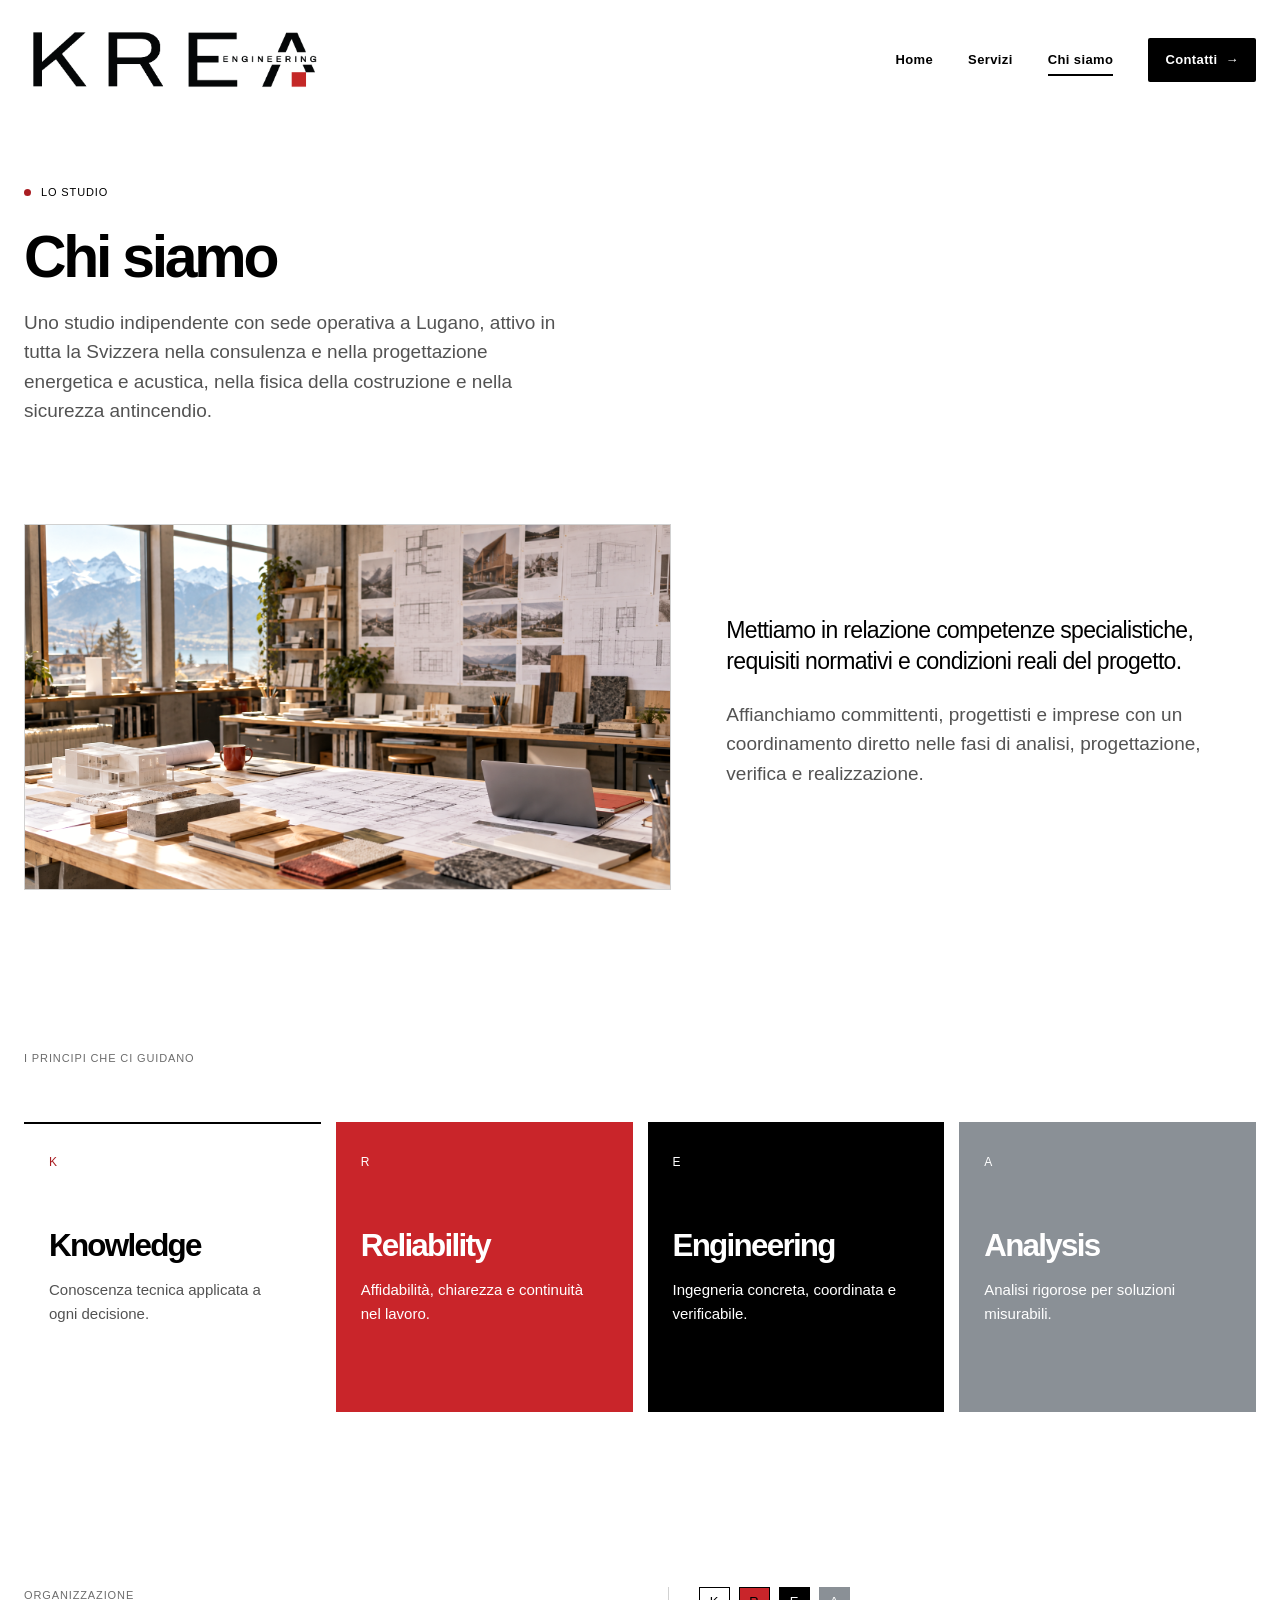
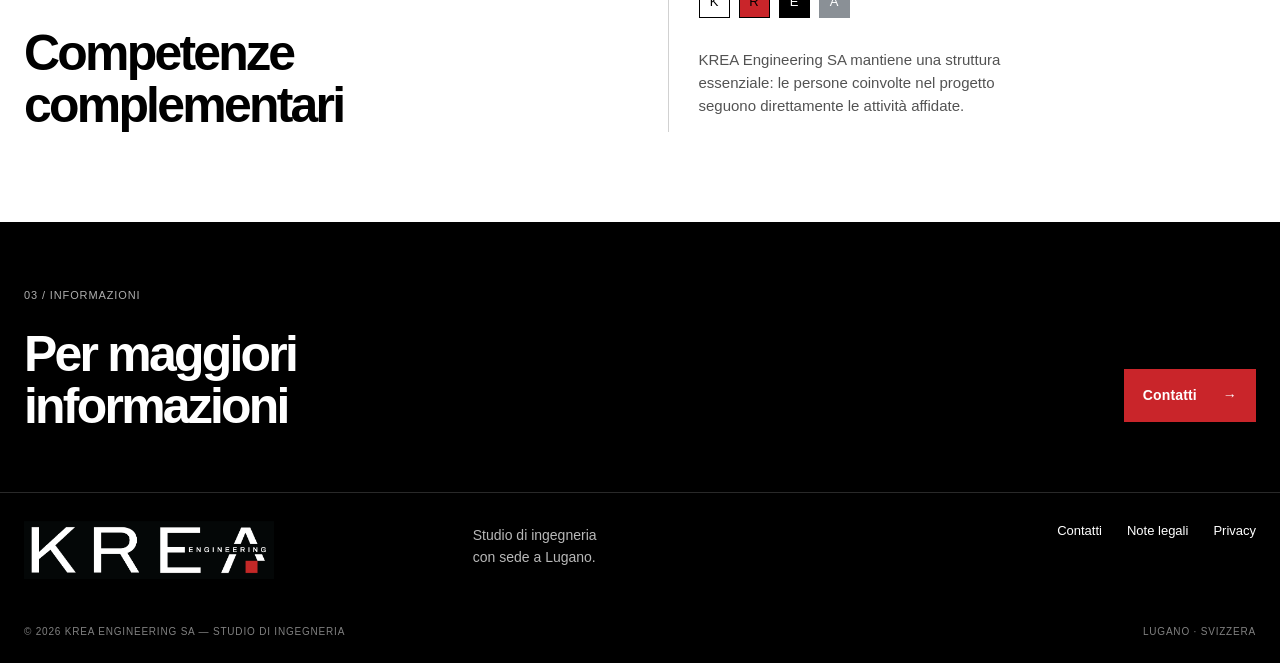
==== commit 25a9a2ca: "Pubblica sito KREA" ====
--- a/chi-siamo.html
+++ b/chi-siamo.html
@@ -7,7 +7,7 @@
   <meta name="theme-color" content="#000000">
   <link rel="icon" href="assets/favicon.svg?v=2" type="image/svg+xml">
   <title>Chi siamo — KREA Engineering SA</title>
-  <link rel="stylesheet" href="assets/style.css?v=aptos-1">
+  <link rel="stylesheet" href="assets/style.css?v=aptos-3">
   <script src="assets/script.js" defer></script>
 </head>
 <body>
@@ -20,6 +20,6 @@
     <section class="team-section container"><div class="team-copy reveal"><div class="section-kicker">Organizzazione</div><h2>Competenze<br>complementari</h2></div><div class="team-note reveal reveal-delay"><div class="team-symbol" aria-hidden="true"><span>K</span><span>R</span><span>E</span><span>A</span></div><p>KREA Engineering SA mantiene una struttura essenziale: le persone coinvolte nel progetto seguono direttamente le attività affidate.</p></div></section>
     <section class="contact-band"><div class="container contact-band-inner"><div class="reveal"><span class="section-kicker">03 / Informazioni</span><h2>Per maggiori<br><em>informazioni</em></h2></div><a class="button button-acid reveal reveal-delay" href="contatti.html">Contatti <span aria-hidden="true">→</span></a></div></section>
   </main>
-  <footer class="site-footer"><div class="container footer-top"><a class="footer-wordmark" href="index.html">KREA <span>ENGINEERING SA</span></a><p>Studio di ingegneria<br>con sede a Lugano.</p><div class="footer-links"><a href="contatti.html">Contatti</a><a href="legale.html">Note legali</a><a href="legale.html#privacy">Privacy</a></div></div><div class="container footer-bottom"><span>© <span data-year></span> KREA Engineering SA — Studio di ingegneria</span><span>Lugano · Svizzera</span></div></footer>
+  <footer class="site-footer"><div class="container footer-top"><a class="footer-wordmark" href="index.html"><img class="footer-logo" src="assets/KREA_Logo-02.png" alt="KREA Engineering SA"></a><p>Studio di ingegneria<br>con sede a Lugano.</p><div class="footer-links"><a href="contatti.html">Contatti</a><a href="legale.html">Note legali</a><a href="legale.html#privacy">Privacy</a></div></div><div class="container footer-bottom"><span>© <span data-year></span> KREA Engineering SA — Studio di ingegneria</span><span>Lugano · Svizzera</span></div></footer>
 </body>
 </html>
--- a/assets/style.css
+++ b/assets/style.css
@@ -57,7 +57,8 @@
 .status-dot { width:7px; height:7px; background:var(--acid); display:inline-block; border-radius:50%; margin-right:7px; }
 .ticker { background:var(--ink); color:var(--paper); overflow:hidden; padding:21px 0; }
 .ticker-track { display:flex; align-items:center; justify-content:space-around; gap:35px; min-width:max-content; font-family:var(--mono); font-size:12px; letter-spacing:.14em; }
-.ticker i { color:var(--acid); font-style:normal; font-size:15px; }
+.ticker-track > span { white-space:nowrap; }
+.ticker i { display:block; flex:0 0 13px; width:13px; height:13px; background:var(--acid); clip-path:polygon(50% 0, 61% 39%, 100% 50%, 61% 61%, 50% 100%, 39% 61%, 0 50%, 39% 39%); font-style:normal; }
 .section { padding-top:140px; padding-bottom:140px; }
 .section-kicker { color:var(--muted); }
 .intro-grid { display:grid; grid-template-columns:1.06fr .94fr; gap:80px; margin-top:55px; }
@@ -84,7 +85,7 @@
 .service-list { padding-bottom:120px; }.service-row { min-height:355px; border-top:1px solid var(--line); display:grid; grid-template-columns:70px 1fr 190px; gap:35px; padding:53px 0; }.service-row:last-child { border-bottom:1px solid var(--line); }.service-row-number { font-family:var(--mono); font-size:12px; color:var(--muted); }.service-row-main { max-width:720px; }.service-row h2 { font-size:clamp(3.2rem, 5.7vw, 5.7rem); margin:18px 0 22px; }.service-row-main > p:not(.eyebrow) { max-width:630px; color:#596571; font-size:17px; }.service-row-icon { justify-self:end; align-self:center; width:145px; height:145px; display:grid; place-items:center; border:1px solid var(--ink); border-radius:50%; font-size:60px; }.service-row:nth-child(3) .service-row-icon { background:var(--acid); border-color:var(--acid); }.service-row:nth-child(6) .service-row-icon { background:var(--ink); color:var(--paper); }.icon-wave { font-family:var(--mono); font-size:27px; letter-spacing:-.18em; }.icon-bim { font-family:var(--mono); font-size:20px; letter-spacing:.08em; }.icon-signal { font-family:var(--serif); font-size:55px; }.tag-list { display:flex; flex-wrap:wrap; gap:8px; margin-top:25px; }.tag-list span { font-size:11px; border:1px solid var(--line); padding:6px 9px; color:#52606c; }
 .process-section { background:var(--paper-2); padding:90px 0 100px; }.process-grid { display:grid; grid-template-columns:repeat(3,1fr); gap:60px; margin-top:55px; }.process-grid h3 { font-size:31px; margin:26px 0 12px; }.process-grid p { color:#596571; max-width:230px; }.process-no { color:var(--acid-2); }
 .about-statement { display:grid; grid-template-columns:.85fr 1.15fr; gap:100px; padding:40px 0 150px; }.about-statement-mark { font-size:clamp(4rem, 8vw, 8rem); line-height:.76; font-weight:800; letter-spacing:-.12em; }.about-statement-mark span { font-size:.23em; letter-spacing:.06em; margin-left:9px; color:var(--muted); }.about-statement-copy { max-width:630px; padding-top:8px; }.about-statement-copy p:not(.lead) { color:#596571; max-width:560px; }.values-section { background:var(--paper-2); padding:95px 0 120px; }.values-grid { display:grid; grid-template-columns:repeat(3,1fr); gap:15px; margin-top:55px; }.value-card { min-height:290px; padding:25px; border-top:2px solid var(--ink); }.value-card > span { font-family:var(--mono); color:var(--acid-2); font-size:12px; }.value-card h2 { font-size:38px; margin:58px 0 16px; }.value-card p { color:#596571; max-width:230px; }.team-section { display:grid; grid-template-columns:1fr 1fr; gap:100px; padding-top:145px; padding-bottom:145px; }.team-copy h2 { font-size:clamp(3.2rem, 5.5vw, 5.5rem); margin-top:24px; }.team-note { align-self:end; padding-left:30px; border-left:1px solid var(--line); }.team-note p { max-width:330px; color:#596571; }.team-symbol { display:flex; gap:9px; margin-bottom:30px; }.team-symbol span { width:31px; height:31px; border:1px solid var(--ink); display:grid; place-items:center; font-family:var(--mono); font-size:13px; }.team-symbol span:nth-child(2) { background:var(--acid); }.team-symbol span:nth-child(3) { background:var(--ink); color:var(--paper); }
-.contact-layout { display:grid; grid-template-columns:.85fr 1.15fr; gap:130px; padding-bottom:145px; }.contact-details { padding-top:12px; }.contact-detail { padding:0 0 29px; margin-bottom:27px; border-bottom:1px solid var(--line); }.detail-label { display:block; color:var(--muted); margin-bottom:10px; }.contact-detail a { font-size:23px; letter-spacing:-.04em; font-weight:700; border-bottom:1px solid transparent; }.contact-detail a:hover { border-color:var(--ink); }.contact-detail p { font-size:19px; margin:0; }.muted { color:var(--muted); font-size:15px; }.contact-social { display:flex; justify-content:space-between; align-items:center; }.contact-social .detail-label { margin:0; }.contact-social a { font-size:14px; font-weight:700; }.form-intro { font-size:24px; letter-spacing:-.03em; margin-bottom:32px; }.contact-form { display:grid; grid-template-columns:1fr 1fr; column-gap:15px; }.contact-form label { font-family:var(--mono); text-transform:uppercase; letter-spacing:.08em; font-size:11px; margin-bottom:8px; }.contact-form label:nth-of-type(3) { grid-column:1/-1; }.contact-form input, .contact-form textarea { grid-column:auto; width:100%; border:0; border-bottom:1px solid var(--ink); background:transparent; border-radius:0; padding:12px 0; margin-bottom:27px; font:inherit; color:var(--ink); outline:0; }.contact-form textarea { grid-column:1/-1; resize:vertical; }.contact-form input:focus, .contact-form textarea:focus { border-bottom:2px solid var(--acid-2); }.contact-form .button { grid-column:1/-1; justify-self:start; margin-top:10px; }.form-note { grid-column:1/-1; color:var(--muted); font-size:12px; margin:20px 0 0; }.location-strip { background:var(--acid); padding:43px 0; }.location-inner { display:flex; align-items:center; gap:23px; }.location-pin { width:37px; height:37px; display:grid; place-items:center; border:1px solid var(--ink); border-radius:50%; font-family:var(--mono); }.location-inner p { font-size:21px; line-height:1.2; margin:0; font-weight:700; letter-spacing:-.04em; }.location-inner p span { font-family:var(--serif); font-weight:400; }.location-coordinate { margin-left:auto; text-align:right; font-family:var(--mono); font-size:11px; line-height:1.6; }
+.contact-layout { display:grid; grid-template-columns:.85fr 1.15fr; gap:130px; padding-bottom:145px; }.contact-details { padding-top:12px; }.contact-detail { padding:0 0 29px; margin-bottom:27px; border-bottom:1px solid var(--line); }.detail-label { display:block; color:var(--muted); margin-bottom:10px; }.contact-detail a { font-size:19px; letter-spacing:-.04em; font-weight:700; border-bottom:1px solid transparent; }.contact-detail a:hover { border-color:var(--ink); }.contact-detail p { font-size:19px; margin:0; }.muted { color:var(--muted); font-size:15px; }.contact-social { display:flex; justify-content:space-between; align-items:center; }.contact-social .detail-label { margin:0; }.contact-social a { font-size:14px; font-weight:700; }.form-intro { font-size:24px; letter-spacing:-.03em; margin-bottom:32px; }.contact-form { display:grid; grid-template-columns:1fr 1fr; column-gap:15px; }.contact-form label { font-family:var(--mono); text-transform:uppercase; letter-spacing:.08em; font-size:11px; margin-bottom:8px; }.contact-form label:nth-of-type(3) { grid-column:1/-1; }.contact-form input, .contact-form textarea { grid-column:auto; width:100%; border:0; border-bottom:1px solid var(--ink); background:transparent; border-radius:0; padding:12px 0; margin-bottom:27px; font:inherit; color:var(--ink); outline:0; }.contact-form textarea { grid-column:1/-1; resize:vertical; }.contact-form input:focus, .contact-form textarea:focus { border-bottom:2px solid var(--acid-2); }.contact-form .button { grid-column:1/-1; justify-self:start; margin-top:10px; }.form-note { grid-column:1/-1; color:var(--muted); font-size:12px; margin:20px 0 0; }.location-strip { background:var(--acid); padding:43px 0; }.location-inner { display:flex; align-items:center; gap:23px; }.location-pin { width:37px; height:37px; display:grid; place-items:center; border:1px solid var(--ink); border-radius:50%; font-family:var(--mono); }.location-inner p { font-size:21px; line-height:1.2; margin:0; font-weight:700; letter-spacing:-.04em; }.location-inner p span { font-family:var(--serif); font-weight:400; }.location-coordinate { margin-left:auto; text-align:right; font-family:var(--mono); font-size:11px; line-height:1.6; }
 .legal-content { display:grid; grid-template-columns:230px 1fr; gap:100px; padding-bottom:150px; }.legal-sidebar { display:flex; flex-direction:column; gap:18px; color:var(--muted); padding-top:5px; }.legal-sidebar .section-kicker { margin-bottom:8px; }.legal-sidebar a { font-family:var(--sans); font-size:14px; text-transform:none; letter-spacing:0; color:var(--ink); }.legal-sidebar a:hover { color:var(--acid-2); }.legal-copy { max-width:680px; }.legal-copy article { border-top:1px solid var(--line); padding:42px 0 55px; }.legal-copy article:first-child { padding-top:0; border-top:0; }.legal-copy h2 { font-size:38px; margin:20px 0 22px; }.legal-copy p { color:#596571; }.legal-copy a { text-decoration:underline; text-underline-offset:3px; color:var(--ink); }.legal-placeholder { padding:15px 17px; border-left:3px solid var(--acid-2); background:rgba(201,37,42,.10); font-size:14px; }
 .reveal { opacity:0; transform:translateY(18px); transition:opacity .7s ease, transform .7s ease; }.reveal.is-visible { opacity:1; transform:none; }.reveal-delay { transition-delay:.12s; }.reveal-delay-2 { transition-delay:.22s; }
 @media (max-width: 850px) { .container { width:min(100% - 40px, 680px); }.site-header { padding:19px 0; }.brand-logo { width:210px; }.menu-toggle { display:block; }.main-nav { position:absolute; display:none; top:72px; right:20px; left:20px; padding:18px; flex-direction:column; align-items:stretch; gap:8px; background:var(--paper); border:1px solid var(--line); box-shadow:7px 7px 0 var(--ink); }.main-nav.open { display:flex; }.main-nav a { padding:13px 8px; }.main-nav .nav-cta { text-align:center; margin-top:6px; }.hero { min-height:0; grid-template-columns:1fr; padding-top:64px; padding-bottom:80px; }.hero h1 { font-size:clamp(4rem, 18vw, 7rem); }.hero-visual { min-height:390px; margin-top:10px; }.intro-grid, .section-heading, .about-statement, .team-section, .contact-layout { grid-template-columns:1fr; gap:45px; }.section { padding-top:90px; padding-bottom:90px; }.section-heading { align-items:start; margin-bottom:38px; }.section-heading .arrow-link { justify-self:start; }.service-cards, .values-grid, .process-grid { grid-template-columns:1fr; }.service-card { min-height:320px; }.statement-section { min-height:430px; }.statement-mark { right:5%; }.contact-band { padding:75px 0; }.contact-band-inner { align-items:start; flex-direction:column; }.contact-band .button { margin:0; }.footer-top { grid-template-columns:1fr 1fr; }.footer-links { justify-content:start; flex-wrap:wrap; }.footer-bottom { gap:16px; flex-direction:column; margin-top:55px; }.page-hero { min-height:390px; align-items:start; flex-direction:column; justify-content:end; gap:35px; }.page-hero h1 { font-size:clamp(3.8rem, 15vw, 6.5rem); }.page-index { padding:0; }.service-row { grid-template-columns:45px 1fr; gap:15px; }.service-row-icon { grid-column:2; justify-self:start; width:92px; height:92px; font-size:38px; margin-top:8px; }.service-row h2 { font-size:clamp(3rem, 13vw, 5rem); }.service-list { padding-bottom:80px; }.process-grid { gap:30px; margin-top:40px; }.process-grid > div { border-top:1px solid var(--line); padding-top:20px; }.about-statement { padding-bottom:90px; }.about-statement-mark { font-size:clamp(4rem, 18vw, 7rem); }.team-section { padding-top:90px; padding-bottom:90px; }.team-note { padding-left:0; border-left:0; border-top:1px solid var(--line); padding-top:30px; }.contact-layout { padding-bottom:90px; gap:70px; }.contact-form { grid-template-columns:1fr; }.contact-form label, .contact-form input, .contact-form textarea { grid-column:1/-1; }.legal-content { grid-template-columns:1fr; gap:45px; padding-bottom:90px; }.legal-sidebar { border-bottom:1px solid var(--line); padding-bottom:28px; }.location-coordinate { display:none; } }
@@ -347,6 +348,20 @@
   .contact-form .button { width:max-content; }
 }
 
+/* Keep every ticker label and marker visible on narrow phone screens. */
+@media (max-width:850px) {
+  .ticker-track {
+    min-width:0;
+    width:100%;
+    justify-content:space-between;
+    gap:clamp(4px, 1.1vw, 14px);
+    padding:0;
+    font-size:clamp(6.5px, 2.13vw, 12px);
+    letter-spacing:.04em;
+  }
+  .ticker i { flex-basis:9px; width:9px; height:9px; }
+}
+
 /* Shared document-friendly typeface */
 :root {
   --sans:'Aptos', Arial, sans-serif;
@@ -354,3 +369,15 @@
   --display:'Aptos', Arial, sans-serif;
   --serif:'Aptos', Arial, sans-serif;
 }
+
+/* Use the supplied logo and scalable service symbols consistently. */
+.footer-wordmark { display:block; width:min(250px, 100%); line-height:0; }
+.footer-logo { display:block; width:100%; height:auto; }
+.service-icon svg { display:block; width:1em; height:1em; fill:currentColor; }
+.icon-flame svg { width:1.05em; height:1.05em; }
+.icon-speaker { font-size:42px; }
+.icon-speaker svg { width:1.2em; height:1.2em; fill:none; stroke:currentColor; stroke-linecap:round; stroke-linejoin:round; stroke-width:3; }
+.statement { font-family:var(--sans); font-style:normal; font-weight:700; }
+@media (max-width:850px) {
+  .footer-wordmark { width:min(220px, 100%); }
+}
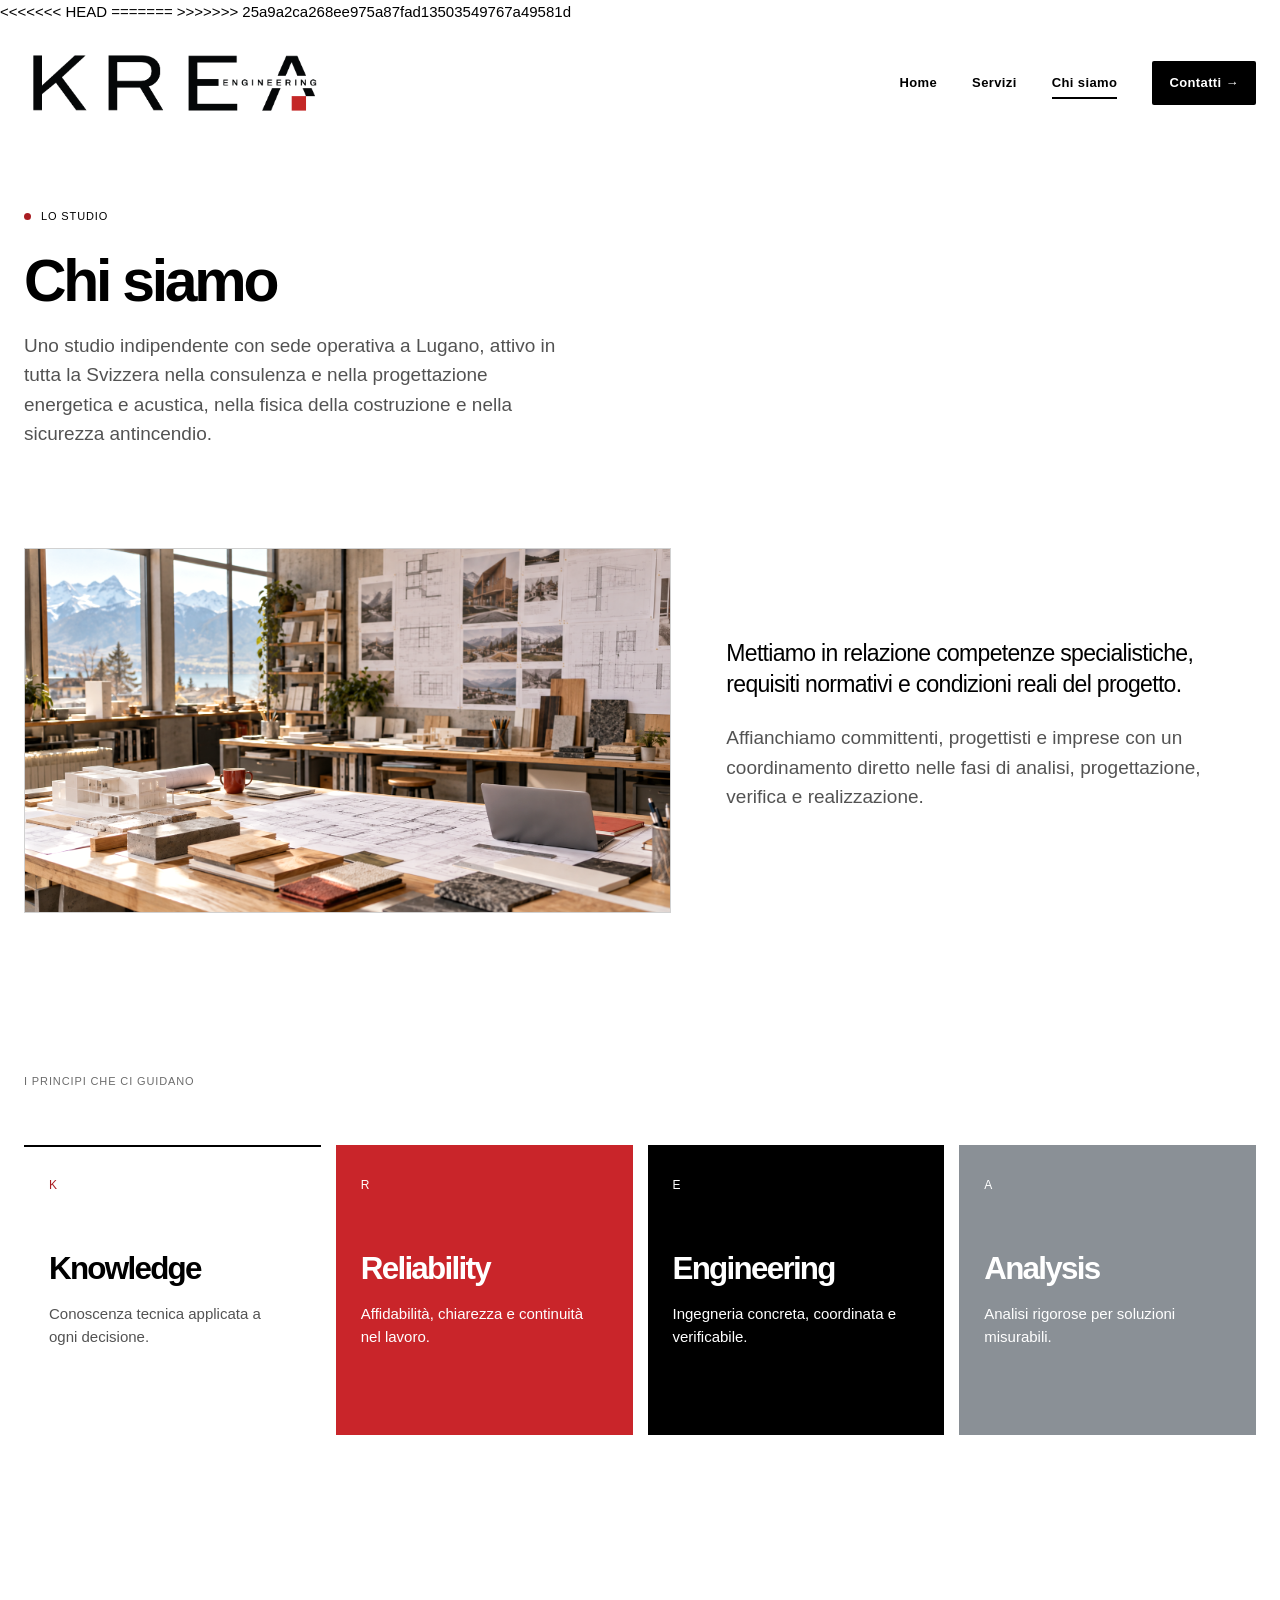
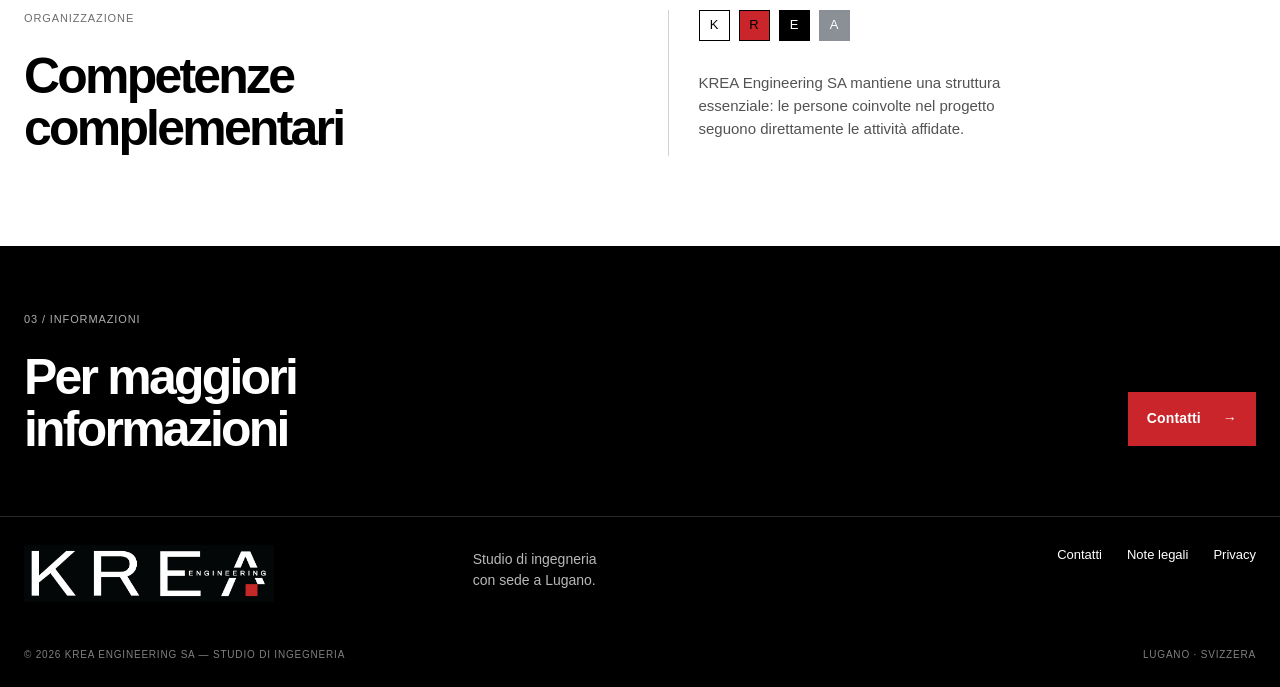
==== commit 35bd3941: "Unisci versione locale" ====
--- a/chi-siamo.html
+++ b/chi-siamo.html
@@ -7,7 +7,11 @@
   <meta name="theme-color" content="#000000">
   <link rel="icon" href="assets/favicon.svg?v=2" type="image/svg+xml">
   <title>Chi siamo — KREA Engineering SA</title>
+<<<<<<< HEAD
+  <link rel="stylesheet" href="assets/style.css?v=aptos-4">
+=======
   <link rel="stylesheet" href="assets/style.css?v=aptos-3">
+>>>>>>> 25a9a2ca268ee975a87fad13503549767a49581d
   <script src="assets/script.js" defer></script>
 </head>
 <body>
--- a/assets/style.css
+++ b/assets/style.css
@@ -165,7 +165,11 @@
 .value-card-grey { background:var(--grey); color:#fff; border-top-color:var(--grey); }
 .value-card-grey > span, .value-card-grey p { color:#fff; }
 .team-symbol span:nth-child(4) { background:var(--grey); color:#fff; border-color:var(--grey); }
+<<<<<<< HEAD
+.button span[aria-hidden="true"], .text-link span, .arrow-link span, .card-arrow, .main-nav .nav-cta span { font-family:var(--sans); font-weight:700; font-variant-ligatures:none; }
+=======
 .button span[aria-hidden="true"], .text-link span, .arrow-link span, .card-arrow, .main-nav .nav-cta span { font-family:Arial, sans-serif; font-weight:700; font-variant-ligatures:none; }
+>>>>>>> 25a9a2ca268ee975a87fad13503549767a49581d
 .button span[aria-hidden="true"], .main-nav .nav-cta span { margin-left:4px; }
 .card-arrow { font-size:25px; }
 .page-hero { overflow:visible; }
@@ -381,3 +385,11 @@
 @media (max-width:850px) {
   .footer-wordmark { width:min(220px, 100%); }
 }
+<<<<<<< HEAD
+
+/* Mobile hero image: keep the photograph clear without a dark bottom band. */
+@media (max-width:850px) {
+  .hero-image::after { background:none; }
+}
+=======
+>>>>>>> 25a9a2ca268ee975a87fad13503549767a49581d
--- a/assets/style.css
+++ b/assets/style.css
@@ -165,7 +165,11 @@
 .value-card-grey { background:var(--grey); color:#fff; border-top-color:var(--grey); }
 .value-card-grey > span, .value-card-grey p { color:#fff; }
 .team-symbol span:nth-child(4) { background:var(--grey); color:#fff; border-color:var(--grey); }
+<<<<<<< HEAD
+.button span[aria-hidden="true"], .text-link span, .arrow-link span, .card-arrow, .main-nav .nav-cta span { font-family:var(--sans); font-weight:700; font-variant-ligatures:none; }
+=======
 .button span[aria-hidden="true"], .text-link span, .arrow-link span, .card-arrow, .main-nav .nav-cta span { font-family:Arial, sans-serif; font-weight:700; font-variant-ligatures:none; }
+>>>>>>> 25a9a2ca268ee975a87fad13503549767a49581d
 .button span[aria-hidden="true"], .main-nav .nav-cta span { margin-left:4px; }
 .card-arrow { font-size:25px; }
 .page-hero { overflow:visible; }
@@ -381,3 +385,11 @@
 @media (max-width:850px) {
   .footer-wordmark { width:min(220px, 100%); }
 }
+<<<<<<< HEAD
+
+/* Mobile hero image: keep the photograph clear without a dark bottom band. */
+@media (max-width:850px) {
+  .hero-image::after { background:none; }
+}
+=======
+>>>>>>> 25a9a2ca268ee975a87fad13503549767a49581d
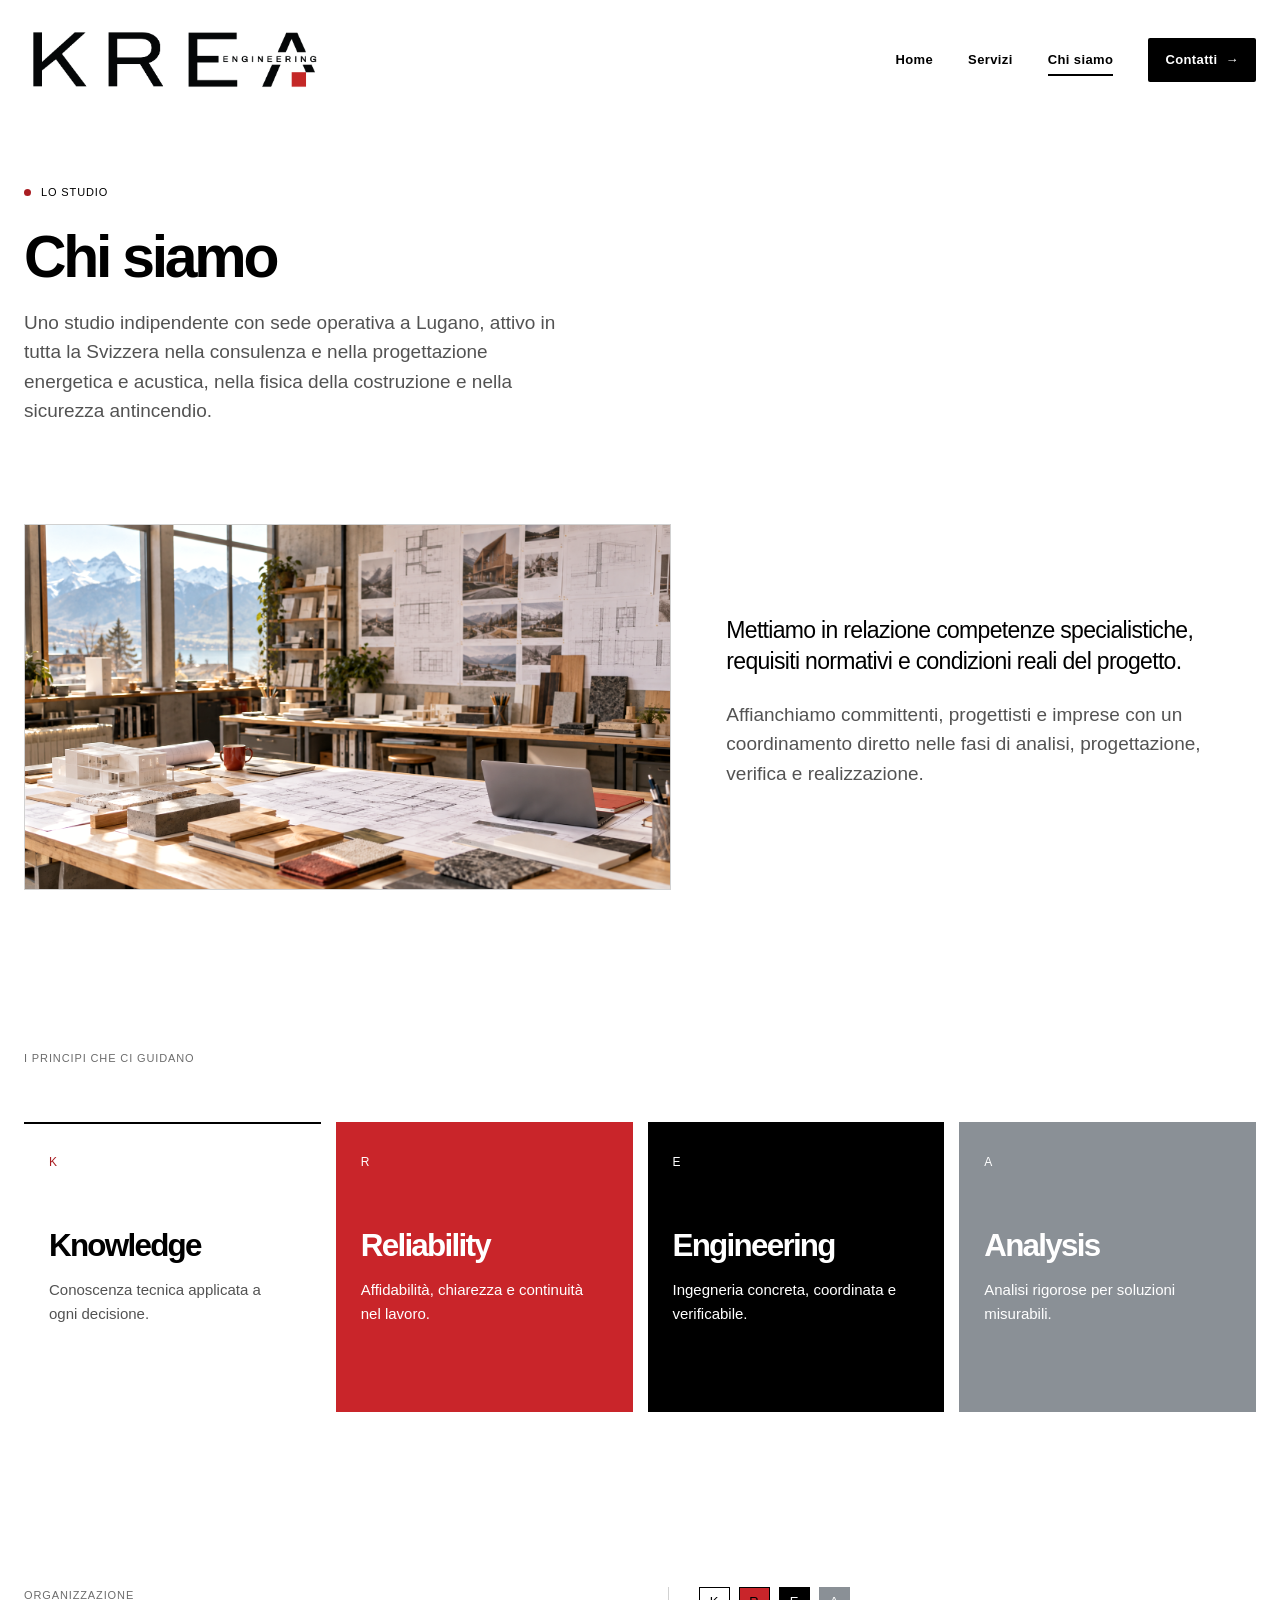
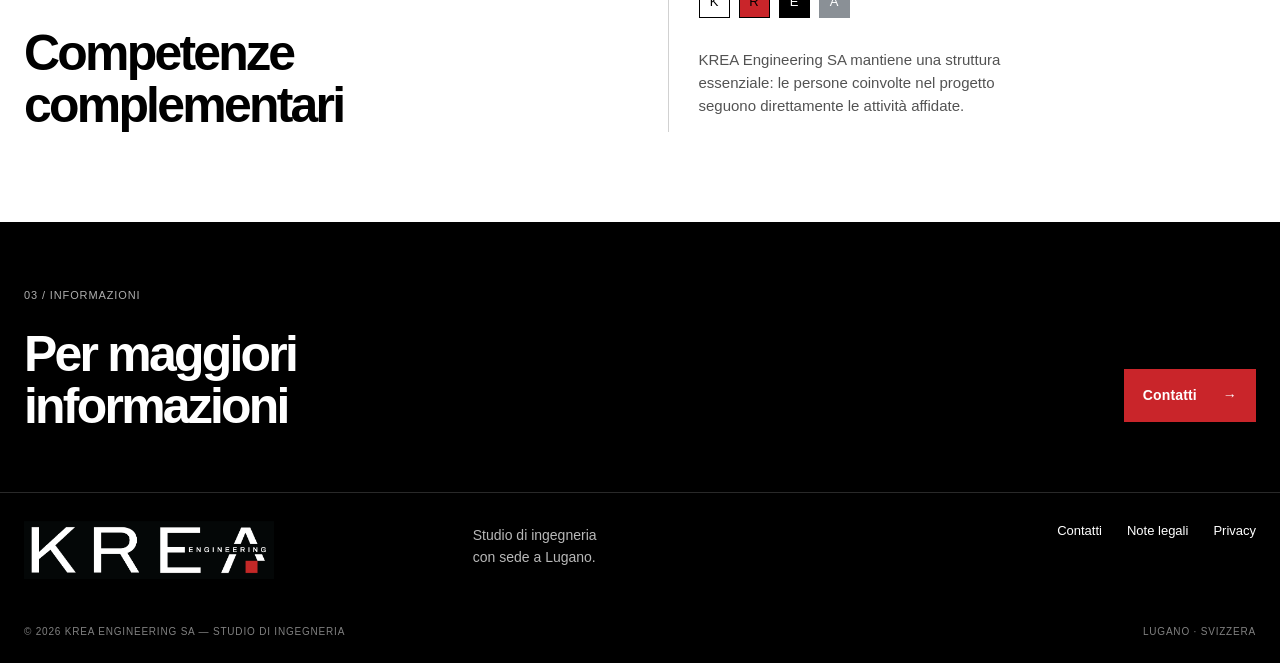
==== commit 3156c444: "Pubblica versione definitiva senza conflitti" ====
--- a/chi-siamo.html
+++ b/chi-siamo.html
@@ -7,11 +7,7 @@
   <meta name="theme-color" content="#000000">
   <link rel="icon" href="assets/favicon.svg?v=2" type="image/svg+xml">
   <title>Chi siamo — KREA Engineering SA</title>
-<<<<<<< HEAD
   <link rel="stylesheet" href="assets/style.css?v=aptos-4">
-=======
-  <link rel="stylesheet" href="assets/style.css?v=aptos-3">
->>>>>>> 25a9a2ca268ee975a87fad13503549767a49581d
   <script src="assets/script.js" defer></script>
 </head>
 <body>
--- a/assets/style.css
+++ b/assets/style.css
@@ -165,11 +165,7 @@
 .value-card-grey { background:var(--grey); color:#fff; border-top-color:var(--grey); }
 .value-card-grey > span, .value-card-grey p { color:#fff; }
 .team-symbol span:nth-child(4) { background:var(--grey); color:#fff; border-color:var(--grey); }
-<<<<<<< HEAD
 .button span[aria-hidden="true"], .text-link span, .arrow-link span, .card-arrow, .main-nav .nav-cta span { font-family:var(--sans); font-weight:700; font-variant-ligatures:none; }
-=======
-.button span[aria-hidden="true"], .text-link span, .arrow-link span, .card-arrow, .main-nav .nav-cta span { font-family:Arial, sans-serif; font-weight:700; font-variant-ligatures:none; }
->>>>>>> 25a9a2ca268ee975a87fad13503549767a49581d
 .button span[aria-hidden="true"], .main-nav .nav-cta span { margin-left:4px; }
 .card-arrow { font-size:25px; }
 .page-hero { overflow:visible; }
@@ -385,11 +381,8 @@
 @media (max-width:850px) {
   .footer-wordmark { width:min(220px, 100%); }
 }
-<<<<<<< HEAD
 
 /* Mobile hero image: keep the photograph clear without a dark bottom band. */
 @media (max-width:850px) {
   .hero-image::after { background:none; }
 }
-=======
->>>>>>> 25a9a2ca268ee975a87fad13503549767a49581d
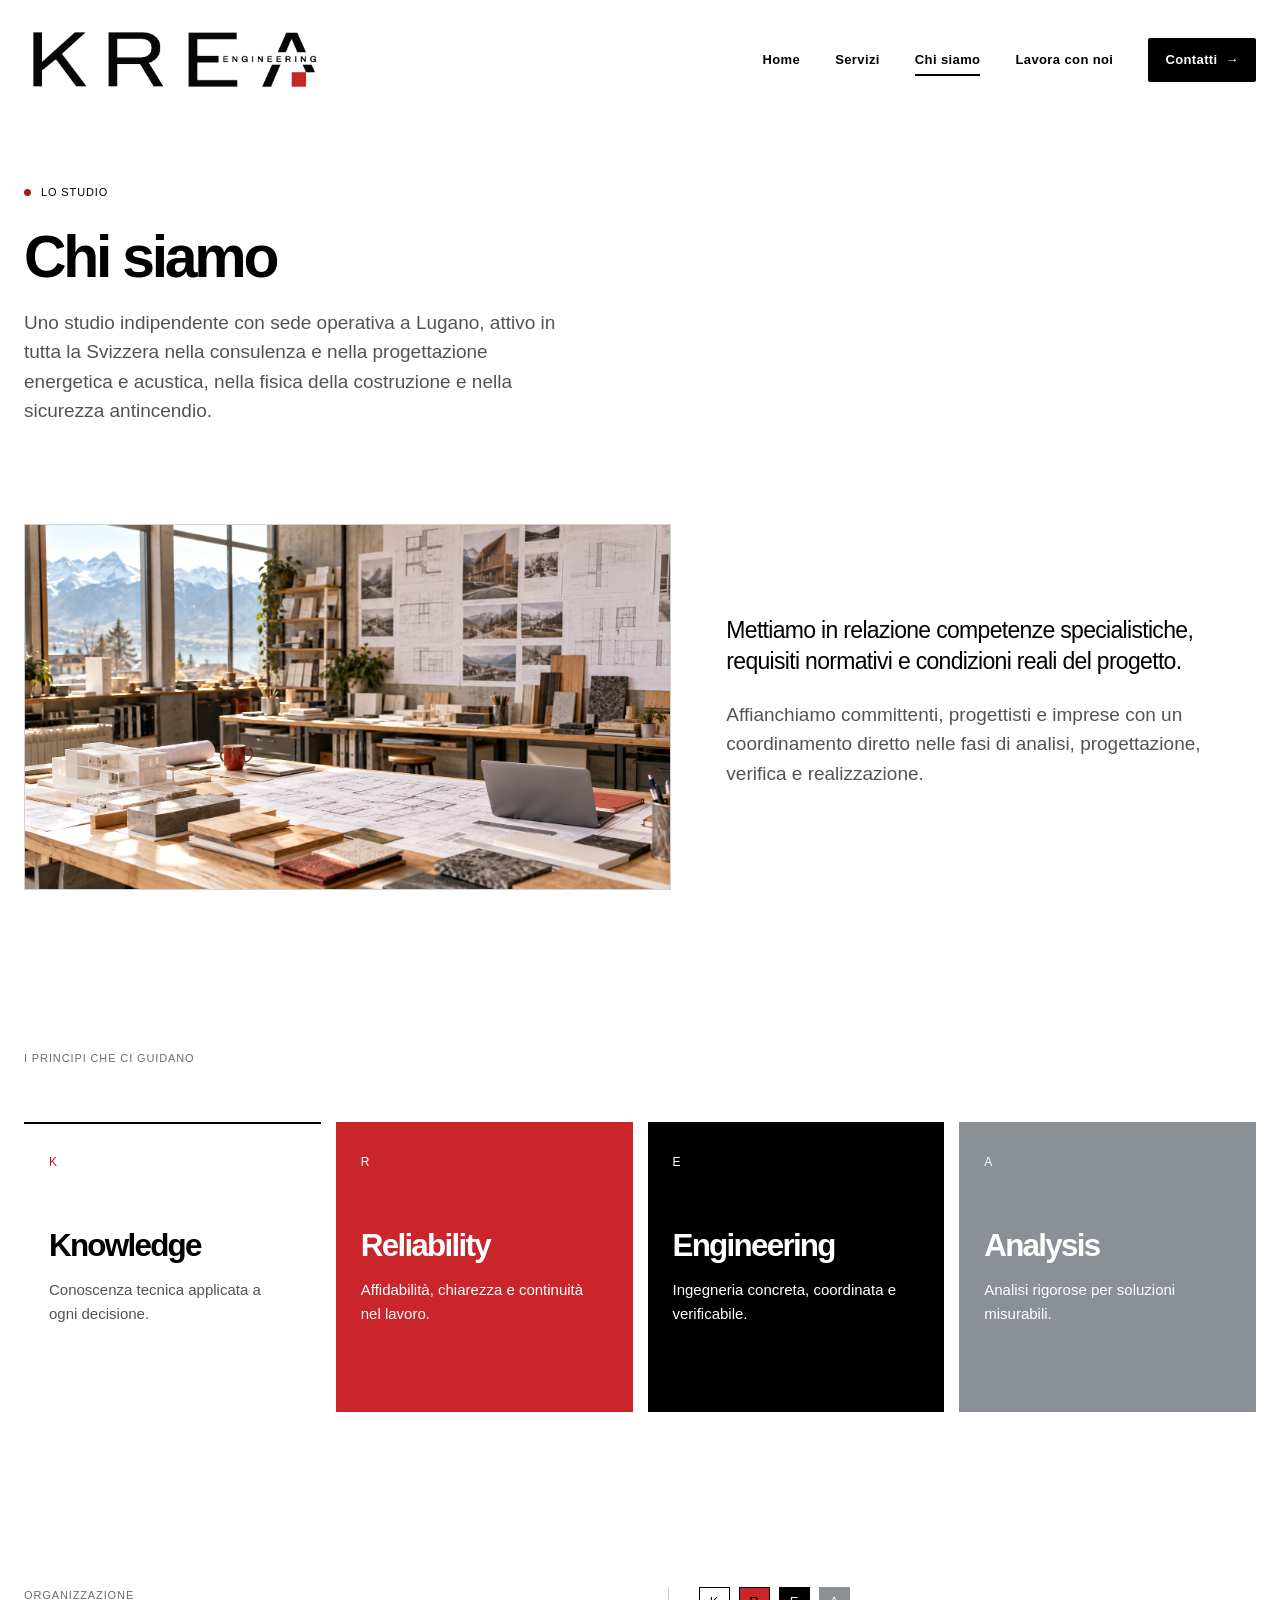
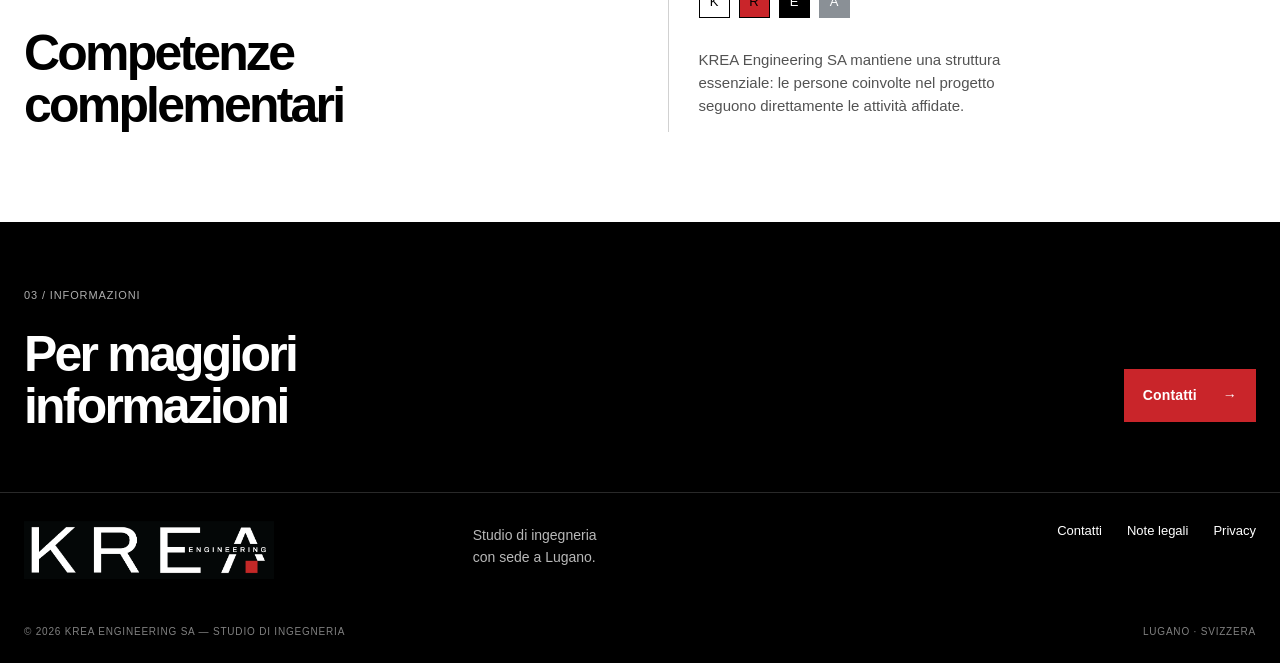
==== commit 0122b7e3: "Aggiorna sito KREA" ====
--- a/chi-siamo.html
+++ b/chi-siamo.html
@@ -7,12 +7,12 @@
   <meta name="theme-color" content="#000000">
   <link rel="icon" href="assets/favicon.svg?v=2" type="image/svg+xml">
   <title>Chi siamo — KREA Engineering SA</title>
-  <link rel="stylesheet" href="assets/style.css?v=aptos-4">
+  <link rel="stylesheet" href="assets/style.css?v=aptos-5">
   <script src="assets/script.js" defer></script>
 </head>
 <body>
   <a class="skip-link" href="#contenuto">Vai al contenuto</a>
-  <header class="site-header"><div class="container nav-wrap"><a class="brand brand-logo" href="index.html" aria-label="KREA Engineering SA, home"><img src="assets/krea-engineering.png" alt="KREA Engineering SA"></a><button class="menu-toggle" type="button" aria-expanded="false" aria-controls="main-nav"><span class="sr-only">Apri menu</span><span></span><span></span></button><nav id="main-nav" class="main-nav" aria-label="Navigazione principale"><a href="index.html" data-page="index">Home</a><a href="servizi.html" data-page="servizi">Servizi</a><a href="chi-siamo.html" data-page="chi-siamo">Chi siamo</a><a href="contatti.html" data-page="contatti" class="nav-cta">Contatti <span aria-hidden="true">→</span></a></nav></div></header>
+<header class="site-header"><div class="container nav-wrap"><a class="brand brand-logo" href="index.html" aria-label="KREA Engineering SA, home"><img src="assets/krea-engineering.png" alt="KREA Engineering SA"></a><button class="menu-toggle" type="button" aria-expanded="false" aria-controls="main-nav"><span class="sr-only">Apri menu</span><span></span><span></span></button><nav id="main-nav" class="main-nav" aria-label="Navigazione principale"><a href="index.html" data-page="index">Home</a><a href="servizi.html" data-page="servizi">Servizi</a><a href="chi-siamo.html" data-page="chi-siamo">Chi siamo</a><a href="lavora-con-noi.html" data-page="lavora-con-noi">Lavora con noi</a><a href="contatti.html" data-page="contatti" class="nav-cta">Contatti <span aria-hidden="true">→</span></a></nav></div></header>
   <main id="contenuto">
 <section class="page-hero container"><div class="page-hero-copy reveal"><p class="eyebrow"><span class="eyebrow-dot"></span> Lo studio</p><h1>Chi siamo</h1><p class="hero-lede">Uno studio indipendente con sede operativa a Lugano, attivo in tutta la Svizzera nella consulenza e nella progettazione energetica e acustica, nella fisica della costruzione e nella sicurezza antincendio.</p></div></section>
     <section class="about-statement container"><div class="about-statement-media reveal"><img src="assets/about-collaboration-v3.png" alt="Studio di progettazione con disegni, materiali e modello architettonico"></div><div class="about-statement-copy reveal reveal-delay"><p class="lead">Mettiamo in relazione competenze specialistiche, requisiti normativi e condizioni reali del progetto.</p><p>Affianchiamo committenti, progettisti e imprese con un coordinamento diretto nelle fasi di analisi, progettazione, verifica e realizzazione.</p></div></section>
--- a/assets/style.css
+++ b/assets/style.css
@@ -386,3 +386,54 @@
 @media (max-width:850px) {
   .hero-image::after { background:none; }
 }
+
+/* Careers page */
+.job-overview { display:grid; grid-template-columns:1.08fr .92fr; gap:90px; padding-top:25px; padding-bottom:120px; }
+.job-overview-main { max-width:690px; }
+.job-overview-main h2 { margin:22px 0 28px; font-size:clamp(2.15rem, 3.8vw, 4rem); }
+.job-overview-main h2 span { font-family:var(--sans); font-style:normal; font-weight:700; }
+.job-overview-main > p:not(.lead) { max-width:620px; color:#596571; }
+.job-facts { display:grid; grid-template-columns:repeat(3, 1fr); gap:18px; margin-top:52px; border-top:1px solid var(--line); padding-top:22px; }
+.job-facts > div { display:flex; flex-direction:column; gap:8px; }
+.job-facts strong { font-size:14px; line-height:1.3; }
+.job-terms { max-width:620px; margin-top:30px; color:#596571; font-size:14px; }
+.job-sidebar { display:flex; flex-direction:column; gap:54px; padding-top:8px; }
+.job-block { border-top:1px solid var(--ink); padding-top:18px; }
+.job-list { list-style:none; padding:0; margin:22px 0 0; }
+.job-list li { position:relative; padding:0 0 15px 20px; color:#596571; }
+.job-list li::before { content:""; position:absolute; top:.62em; left:0; width:7px; height:7px; background:var(--acid); }
+.job-application-section { background:var(--paper-2); padding:100px 0 120px; }
+.job-application { display:grid; grid-template-columns:.85fr 1.15fr; gap:90px; }
+.job-application-intro { max-width:470px; }
+.job-application-intro h2 { margin:22px 0 28px; font-size:clamp(2.6rem, 4.6vw, 4.8rem); }
+.job-application-intro > p:not(.job-contact-note) { color:#596571; }
+.job-contact-note { margin-top:34px; color:var(--muted); font-size:13px; }
+.job-form { display:grid; grid-template-columns:1fr 1fr; column-gap:18px; row-gap:0; }
+.job-form label { display:block; margin:0 0 8px; font-family:var(--mono); text-transform:uppercase; letter-spacing:.08em; font-size:11px; }
+.job-form input:not([type="file"]):not([type="checkbox"]), .job-form textarea { width:100%; min-width:0; border:0; border-bottom:1px solid var(--ink); background:transparent; border-radius:0; padding:12px 0; margin:0 0 27px; font:inherit; color:var(--ink); outline:0; }
+.job-form textarea { resize:vertical; min-height:120px; }
+.job-form input:not([type="file"]):not([type="checkbox"]):focus, .job-form textarea:focus { border-bottom:2px solid var(--acid-2); }
+.job-form-full { grid-column:1/-1; }
+.file-field { display:flex !important; align-items:baseline; gap:6px; margin-top:2px !important; }
+.file-field small { margin-left:auto; color:var(--muted); font-size:10px; text-transform:none; letter-spacing:0; font-family:var(--sans); }
+.job-form input[type="file"] { width:100%; min-width:0; margin:0 0 23px; padding:13px 12px; border:1px dashed var(--line); background:rgba(0,0,0,.025); font:inherit; color:var(--muted); }
+.consent-field { display:grid !important; grid-template-columns:18px 1fr; gap:10px; align-items:start; margin:8px 0 24px !important; text-transform:none !important; letter-spacing:0 !important; font-family:var(--sans) !important; font-size:12px !important; line-height:1.45; }
+.consent-field input { width:16px; height:16px; margin:2px 0 0; accent-color:var(--acid); }
+.job-form .button { justify-self:start; margin-top:3px; }
+.success-mark { display:inline-block; color:var(--acid); font-family:var(--sans); font-size:.52em; font-weight:700; line-height:1; margin-left:8px; vertical-align:.08em; }
+
+/* Keep the footer at the bottom on short confirmation pages. */
+html, body { min-height:100%; }
+body { min-height:100vh; display:flex; flex-direction:column; }
+body > main { flex:1 0 auto; width:100%; }
+.site-footer { flex-shrink:0; }
+@media (max-width:850px) {
+  .job-overview, .job-application { grid-template-columns:1fr; gap:55px; }
+  .job-overview { padding-top:0; padding-bottom:80px; }
+  .job-facts { grid-template-columns:1fr; gap:20px; margin-top:38px; }
+  .job-sidebar { gap:40px; }
+  .job-application-section { padding:70px 0 85px; }
+  .job-form { grid-template-columns:1fr; }
+  .job-form-full { grid-column:1; }
+  .file-field small { margin-left:auto; }
+}
